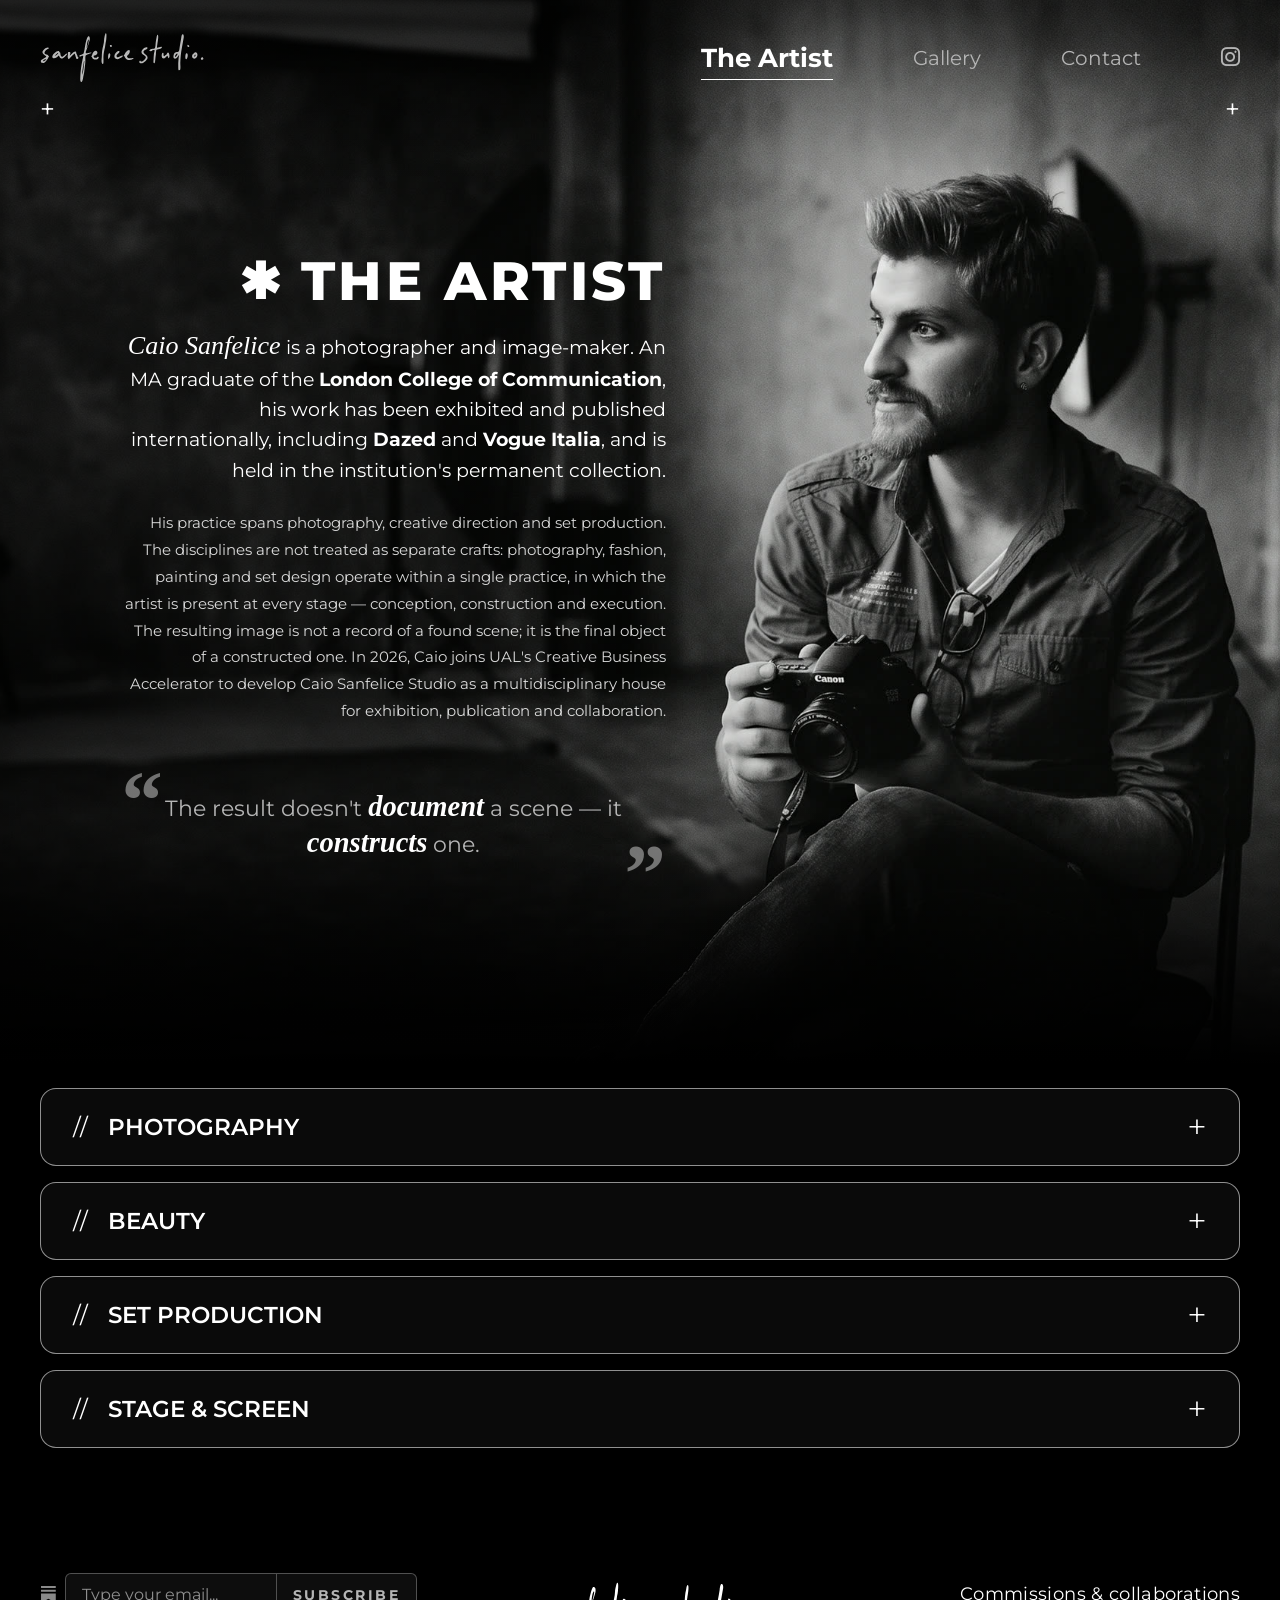
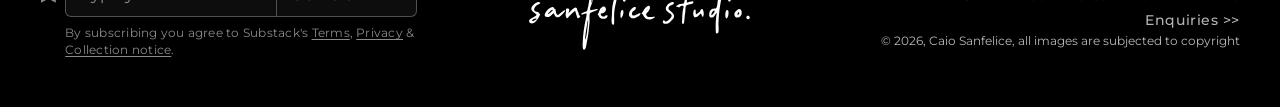
==== aboutme.html @ 5fafaa77 "feat: analog video hero on Home, new favicon everywhere, asset cleanup - Home hero: background video" ====
<!DOCTYPE html>
<html lang="en" class="snap">
<head>
  <meta charset="UTF-8">
  <meta name="viewport" content="width=device-width, initial-scale=1.0">
  <meta name="description" content="About Caio Sanfelice, London-based photographer and image-maker working across fashion, beauty, portrait and stage.">
  <link rel="icon" type="image/png" href="assets/images/fav-icon.png">
  <link rel="apple-touch-icon" href="assets/images/fav-icon.png">
  <title>The Artist | Sanfelice Studio</title>
  <link rel="stylesheet" href="https://cdnjs.cloudflare.com/ajax/libs/font-awesome/6.5.2/css/all.min.css" integrity="sha512-SnH5WK+bZxgPHs44uWIX+LLJAJ9/2PkPKZ5QiAj6Ta86w+fsb2TkcmfRyVX3pBnMFcV7oQPJkl9QevSCWr3W6A==" crossorigin="anonymous" referrerpolicy="no-referrer">
  <style>
    @import url('https://fonts.googleapis.com/css2?family=Montserrat:ital,wght@0,400..800;1,400..800&display=swap');
  </style>
  <link rel="stylesheet" href="assets/css/style.css">
</head>
<body>
  <!-- ===== Header / main navigation (components/navbar.html) ===== -->
  <div id="site-navbar"></div>
  <!-- ===== Main content ===== -->
  <main class="about-page">
    <!-- About: artist bio -->
    <section class="about-hero" id="top" aria-labelledby="about-title">
      <!-- phones/tablets: portrait crop centred on the artist; desktop: full studio shot behind the text -->
      <picture class="about-hero__media">
        <source media="(min-width: 64.0625rem)" srcset="assets/images/caiosanfelice.jpg">
        <img src="assets/images/artist-studio-mobile.jpg" alt="Caio Sanfelice sitting in his studio, holding a camera" fetchpriority="high">
      </picture>
      <span class="about-hero__plus about-hero__plus--left" aria-hidden="true">+</span>
      <span class="about-hero__plus about-hero__plus--right" aria-hidden="true">+</span>
      <div class="about-copy">
        <h1 class="about-title" id="about-title">
          <span aria-hidden="true">✱</span> THE ARTIST
        </h1>
        <p class="about-lead">
          <em>Caio Sanfelice</em> is a photographer and image-maker. An MA graduate of the <strong>London College of Communication</strong>, his work has been exhibited and published internationally, including <strong>Dazed</strong> and <strong>Vogue Italia</strong>, and is held in the institution's permanent collection.
        </p>
        <p class="about-body">
          His practice spans photography, creative direction and set production. The disciplines are not treated as separate crafts: photography, fashion, painting and set design operate within a single practice, in which the artist is present at every stage — conception, construction and execution. The resulting image is not a record of a found scene; it is the final object of a constructed one.
          In 2026, Caio joins UAL's Creative Business Accelerator to develop Caio Sanfelice Studio as a multidisciplinary house for exhibition, publication and collaboration.
        </p>
        <blockquote class="about-quote">
          <p>The result doesn't <strong>document</strong> a scene — it <strong>constructs</strong> one.</p>
        </blockquote>
      </div>
    </section>

    <!-- About: services -->
    <section class="about-services" aria-label="Services">
      <div class="about-services__list">
        <article class="service-card">
          <h2 class="service-card__title">
            <button class="service-card__trigger" type="button" aria-expanded="false" aria-controls="service-photography">
              <span class="service-card__slashes" aria-hidden="true">//</span> PHOTOGRAPHY
              <span class="service-card__plus" aria-hidden="true">+</span>
            </button>
          </h2>
          <div class="service-card__details" id="service-photography" inert>
            <div class="service-card__details-inner">
              <a class="service-card__link" href="gallery.html">See more</a>
              <p class="service-desc">Fashion, personal and editorial shoots; corporate and portfolio portraits; product photography; album covers. Delivered as high-resolution retouched files. Sessions available in studio or on location, with lighting and creative direction handled in-house.</p>
              <img src="assets/images/fashion.png" alt="Fashion Editorial - Red dress" loading="lazy">
            </div>
          </div>
        </article>
        <article class="service-card">
          <h2 class="service-card__title">
            <button class="service-card__trigger" type="button" aria-expanded="false" aria-controls="service-beauty">
              <span class="service-card__slashes" aria-hidden="true">//</span> BEAUTY
              <span class="service-card__plus" aria-hidden="true">+</span>
            </button>
          </h2>
          <div class="service-card__details" id="service-beauty" inert>
            <div class="service-card__details-inner">
              <a class="service-card__link" href="gallery.html">See more</a>
              <p class="service-desc">Hair and makeup for photographic and fashion productions: natural, editorial, artistic and scenic makeup. Includes character continuity across a full shoot day, plus costume and cosplay construction when the production requires it. On-set touch-ups included.</p>
              <img src="assets/images/makeup.jpg" alt="MUA working" loading="lazy">
            </div>
          </div>
        </article>
        <article class="service-card">
          <h2 class="service-card__title">
            <button class="service-card__trigger" type="button" aria-expanded="false" aria-controls="service-set-production">
              <span class="service-card__slashes" aria-hidden="true">//</span> SET PRODUCTION
              <span class="service-card__plus" aria-hidden="true">+</span>
            </button>
          </h2>
          <div class="service-card__details" id="service-set-production" inert>
            <div class="service-card__details-inner">
              <a class="service-card__link" href="gallery.html">See more</a>
              <p class="service-desc">Design and construction of photographic backgrounds and sets: flats, painted backdrops, textured panels and modular pieces. Built to the shoot's lighting plan and colour palette, assembled and struck on site. Transportable systems available for recurring productions.</p>
              <img src="assets/images/set-production.jpg" alt="Alice in Wonderland 50th anniversary scenario exhibition" loading="lazy">
            </div>
          </div>
        </article>
        <article class="service-card">
          <h2 class="service-card__title">
            <button class="service-card__trigger" type="button" aria-expanded="false" aria-controls="service-stage-screen">
              <span class="service-card__slashes" aria-hidden="true">//</span> STAGE &amp; SCREEN
              <span class="service-card__plus" aria-hidden="true">+</span>
            </button>
          </h2>
          <div class="service-card__details" id="service-stage-screen" inert>
            <div class="service-card__details-inner">
              <a class="service-card__link" href="gallery.html">See more</a>
              <p class="service-desc">Costume, scenery and prop production for theatre, musicals and television. Scope covers design, material sourcing, building and fittings — with versions engineered for stage durability and camera-specific finishes (textures and colours tuned for how they read on screen).</p>
              <img src="assets/images/stage.png" alt="Frida Kahlo costume" loading="lazy">
            </div>
          </div>
        </article>
      </div>
    </section>
  </main>
  <!-- ===== Footer (components/footer.html) ===== -->
  <div id="site-footer"></div>
  <!-- Page script -->
  <script>
    const serviceCards = [...document.querySelectorAll(".service-card")];
    // desktop with a mouse: cards open on hover/focus; everywhere else they open by tap
    const hoverServices = window.matchMedia("(min-width: 48.0625rem) and (hover: hover)");

    function setOpenServiceCard(openCard) {
      const tapMode = !hoverServices.matches;
      serviceCards.forEach((card) => {
        const isOpen = card === openCard;
        card.classList.toggle("is-open", isOpen);
        card.querySelector(".service-card__trigger").setAttribute("aria-expanded", String(isOpen));
        card.querySelector(".service-card__details").inert = tapMode && !isOpen;
      });
    }

    function syncServiceCards() {
      setOpenServiceCard(hoverServices.matches ? null : serviceCards[0]);
    }

    syncServiceCards();
    hoverServices.addEventListener("change", syncServiceCards);

    serviceCards.forEach((card) => {
      card.querySelector(".service-card__trigger").addEventListener("click", () => {
        setOpenServiceCard(card.classList.contains("is-open") ? null : card);
      });
    });
  </script>
<!-- Shared navbar + footer -->
<script src="assets/js/components.js"></script>
</body>
</html>
---- assets/css/style.css ----
/* Design tokens */
:root {
  --bg: rgb(5, 5, 5);
  --white: #ffffff;
  --grey: #b8b8b8;
  --cyan: #5edfff;
  --line: rgba(255, 255, 255, 0.28);
  --menu-h: clamp(4rem, 8vh, 5.5rem);
  /* Layout: one centred container for navbar, sections and footer */
  --container-max: 1400px;
  --gutter: clamp(20px, 5vw, 24px);                /* mobile: compact sides */
  /* Side padding for full-width sections (backgrounds stay full-bleed):
     lines their content up with .container. % = the element's own width. */
  --pad: max(var(--gutter), calc((100% - var(--container-max)) / 2 + var(--gutter)));
  /* Type scale */
  --fs-label: clamp(0.75rem, 0.9vw, 0.8125rem);   /* small caps labels */
  --fs-small: 0.875rem;                            /* form labels, buttons */
  --fs-base: 1rem;                                 /* body text, nav */
  --fs-md: clamp(1.125rem, 1.8vw, 1.5rem);         /* categories, card titles, footer CTA */
  --fs-lg: clamp(2rem, 4.5vw, 3.5rem);             /* page titles */
  --fs-display: clamp(2.5rem, 6.5vw, 4.5rem);      /* home hero only, 40px -> 72px */
  --ls-label: 0.32em;
  --ls-title: 0.06em;

  --nav-fs: clamp(1.0625rem, 1.6vw, 1.25rem); /* 17px -> 20px */
  --nav-muted: #b5b5b5; /* ~10:1 on the dark hero, passes AA */
  --nav-active: #ffffff;
}

/* iPad (768px–1024px): wider sides */
@media (min-width: 48rem) {
  :root {
    --gutter: clamp(40px, 4vw, 48px);
  }
}

/* Desktop */
@media (min-width: 64.0625rem) {
  :root {
    --gutter: 40px;
  }
}

/* Shared layout container */
.container {
  box-sizing: border-box;
  width: 100%;
  max-width: var(--container-max);
  margin-inline: auto;
  padding-inline: var(--gutter);
}

/* Base */
body {
  margin: 0;
  background: var(--bg);
  color: var(--white);
  font-family: "Montserrat", Arial, sans-serif;
}

/* Header and navigation */
.header {
  position: absolute;
  inset: 0 0 auto;
  z-index: 10;
  padding-block: clamp(1rem, 4vw, 2rem); /* sides come from .container */
}

.site-nav,
.site-nav .nav-links {
  display: flex;
  align-items: center;
}

.site-nav {
  justify-content: space-between;
  gap: 1rem;
}

.site-nav .nav-links {
  gap: 5rem;
}

.site-nav a {
  color: var(--nav-muted);
  font-size: var(--nav-fs);
  text-decoration: none;
  white-space: nowrap;
  transition: color 0.2s ease, opacity 0.2s ease;
}

.site-nav__home-link {
  display: inline-flex;
  align-items: center;
  justify-content: center;
}

.site-nav__home-icon {
  display: block;
  width: auto;
  height: clamp(2.5rem, 4vw, 3.75rem); /* script wordmark: sized by height so it stays legible */
  opacity: 0.72;
  transition: opacity 0.2s ease;
}

@media (max-width: 40rem) {
  .site-nav__home-icon {
    height: 1.75rem; /* smaller wordmark on phones so it fits next to the links */
  }

  .site-nav .nav-links {
    gap: 1rem;
  }
}

.site-nav .nav-links a:hover,
.site-nav .nav-links a:focus-visible,
.site-nav .nav-links a[aria-current] {
  color: var(--nav-active);
}

/* active page: bold, 30% larger, thin underline */
.site-nav .nav-links a[aria-current] {
  font-size: calc(var(--nav-fs) * 1.3);
  font-weight: 700;
  text-decoration: underline;
  text-decoration-thickness: 1px;
  text-underline-offset: 0.45em;
}

/* phones: smaller bump so logo, links and Instagram fit on one row */
@media (max-width: 40rem) {
  .site-nav .nav-links a[aria-current] {
    font-size: calc(var(--nav-fs) * 1.1);
  }
}

.site-nav a:focus-visible {
  outline: 1px solid var(--nav-active);
  outline-offset: 4px;
}

.site-nav__home-link:hover .site-nav__home-icon,
.site-nav__home-link:focus-visible .site-nav__home-icon {
  opacity: 1;
}

.site-nav .fa-instagram {
  font-size: 1.35rem;
}

/* Home hero */
.hero {
  position: relative;
  min-height: 100svh;
  display: grid;
  place-items: center;
  isolation: isolate; /* keeps the video behind the overlay and the text */
  padding: 6rem 1rem;
  background: #000 url("../images/home-hero-poster.jpg") center / cover no-repeat;
  text-align: center;
}

/* background video: fills the hero like a cover image */
.hero__video {
  position: absolute;
  inset: 0;
  z-index: -1;
  width: 100%;
  height: 100%;
  object-fit: cover;
  pointer-events: none;
}

/* WebGL analog effect over the video; fades in once its first frame is drawn */
.hero__fx {
  position: absolute;
  inset: 0;
  z-index: -1;
  width: 100%;
  height: 100%;
  opacity: 0;
  transition: opacity 0.6s ease;
  pointer-events: none;
}

.hero--fx .hero__fx {
  opacity: 1;
}

.hero::before {
  position: absolute;
  inset: 0;
  content: "";
  background:
    radial-gradient(ellipse 40% 22% at 50% 52%, rgba(0, 0, 0, 0.45), transparent 75%),
    linear-gradient(to top, rgba(0, 0, 0, 0.6), transparent 28%);
  pointer-events: none;
}

.hero__content {
  position: relative;
  z-index: 1;
  max-width: 100%;
}

.hero__title {
  margin: 0;
  font-size: var(--fs-display);
  font-weight: 800;
  letter-spacing: clamp(0.08em, 1.2vw, 0.2em);
  line-height: 1.05;
  text-transform: uppercase;
  text-wrap: balance;
}

.hero__location {
  margin: 0.45rem 0 0;
  font-size: clamp(1rem, 2.2vw, 1.5rem); /* 16px -> 24px */
  font-weight: 600;
  letter-spacing: 0.3em;
  text-transform: uppercase;
}

.hero-scroll {
  position: absolute;
  bottom: clamp(2rem, 7vh, 4rem);
  left: 50%;
  z-index: 1;
  transform: translateX(-50%);
  color: var(--white);
  font-weight: 500;
  font-size: clamp(0.75rem, 1.4vw, 1rem); /* 12px -> 16px */
  letter-spacing: 0.25em;
  text-decoration: none;
  text-transform: lowercase;
  white-space: nowrap;
}

.hero-scroll:hover,
.hero-scroll:focus-visible {
  opacity: 0.72;
}

.hero__plus {
  position: absolute;
  inset-block-end: 1.25rem;
  font-size: clamp(1.5rem, 2vw, 1.8rem);
  line-height: 1;
  z-index: 1;
  pointer-events: none;
}

.hero__plus--left,
.hero__plus--top-left {
  inset-inline-start: var(--pad);
}

.hero__plus--right,
.hero__plus--top-right {
  inset-inline-end: var(--pad);
}

.hero__plus--top-left,
.hero__plus--top-right {
  inset-block-start: calc(var(--menu-h) + 2rem);
  inset-block-end: auto;
}

/* Shared section headings and scroll behavior */
.asterisk { font-size: 1.05em; line-height: 0.8; }

.section {
  scroll-snap-align: start;
}

.gallery-section {
  min-height: auto;
  padding: clamp(2rem, 4vw, 3rem) var(--pad) 3rem;
  background: var(--bg);
}

/* Gallery category navigation */
.gallery-page {
  padding-block-start: clamp(2rem, 4vw, 3rem);
}

.gallery-categories {
  margin-block-end: clamp(1.25rem, 3vw, 2rem);
}

.gallery-category-list {
  display: flex;
  flex-wrap: wrap;
  align-items: center;
  column-gap: clamp(0.5rem, 2vw, 1rem);
  row-gap: 0.25rem;
  margin: 0;
  padding: 0;
  list-style: none;
}

.gallery-category-item {
  display: flex;
  align-items: center;
  gap: 0.5rem;
}

.gallery-category-heading {
  margin: 0;
  font-size: var(--fs-md);
  line-height: 1.2;
}

.gallery-category-link {
  position: relative;
  display: inline-flex;
  align-items: center;
  gap: 0.35em;
  min-block-size: 44px;
  padding-block: 0.5rem;
  color: var(--grey);
  font-size: var(--fs-md);
  font-weight: 500;
  line-height: 1.25;
  opacity: 0.65;
  text-decoration: none;
  transition: opacity 0.2s ease;
}

.gallery-category-heading .gallery-category-link {
  font: inherit;
}

.gallery-category-link[aria-current="page"] {
  color: var(--white);
  font-weight: 700;
  opacity: 1;
}

.gallery-category-link:hover,
.gallery-category-link:focus-visible {
  opacity: 1;
}

.gallery-category-link:focus-visible {
  outline: 2px solid currentColor;
  outline-offset: 3px;
}

.gallery-category-link::after {
  position: absolute;
  inset-inline: 0;
  inset-block-end: 0.35rem;
  block-size: 1px;
  background: currentColor;
  content: "";
  transform: scaleX(0);
  transform-origin: left;
  transition: transform 0.2s ease;
}

.gallery-category-link:hover::after,
.gallery-category-link:focus-visible::after {
  transform: scaleX(1);
}

.gallery-category-separator {
  color: var(--grey);
  opacity: 0.65;
}

html.snap { scroll-snap-type: y proximity; }

.grid {
  display: grid;
  grid-template-columns: repeat(3, minmax(0, 1fr));
  gap: clamp(12px, 2.4vw, 24px);
}

.card {
  position: relative;
  aspect-ratio: 3 / 4;
  margin: 0;
  border: 1px solid #858585;
  border-radius: 1.25rem;
  overflow: hidden;
  transition: border-color 0.25s ease;
}
.card img {
  display: block;
  width: 100%;
  height: 100%;
  object-fit: cover;
}
.card:hover { border-color: var(--white); }

/* Gallery cards open the photo lightbox */
.grid .card[role="button"] {
  cursor: zoom-in;
}

.grid .card:focus-visible {
  border-color: var(--white);
  outline: 2px solid var(--white);
  outline-offset: 3px;
}

/* Photo lightbox (Bootstrap modal): photo centred, copyright line below */
.modal-backdrop {
  --bs-backdrop-bg: #000;
  --bs-backdrop-opacity: 0.95;
}

.lightbox__dialog {
  width: fit-content;
  max-width: min(92vw, 60rem);
  margin-inline: auto;
}

.lightbox__content {
  background: transparent;
  border: 0;
  box-shadow: none;
}

.lightbox__close {
  align-self: flex-end;
  margin-block-end: 0.75rem;
  opacity: 0.8;
}

.lightbox__close:hover,
.lightbox__close:focus-visible {
  opacity: 1;
}

.lightbox__figure {
  margin: 0;
  text-align: center;
}

.lightbox__img {
  display: block;
  width: auto;
  max-width: 100%;
  height: auto;
  max-height: calc(100svh - 11rem); /* room for the close button, the caption and the modal margins */
  margin-inline: auto;
  border-radius: 0.5rem;
}

.lightbox__caption {
  margin-block-start: 0.75rem;
  color: var(--nav-muted);
  font-size: var(--fs-label);
  letter-spacing: 0.02em;
}

/* Section title above the gallery */
.gallery-title {
  margin: 0 0 0.25rem;
  color: var(--nav-muted);
  font-size: clamp(0.75rem, 1.4vw, 1rem); /* 12px -> 16px */
  font-weight: 500;
  letter-spacing: 0.25em;
  line-height: 1.4;
  text-transform: uppercase;
}

/* Category label: small, bottom corner, away from faces */
.card__label {
  position: absolute;
  inset-inline-start: 0.75rem;
  inset-block-end: 0.75rem;
  padding: 0.3rem 0.6rem;
  border-radius: 999px;
  background: rgba(0, 0, 0, 0.55);
  color: var(--white);
  font-size: var(--fs-label);
  font-weight: 600;
  letter-spacing: 0.18em;
  text-transform: uppercase;
  pointer-events: none;
}

@media (hover: hover) {
  .card__label {
    opacity: 0;
    transition: opacity 0.2s ease;
  }

  .card:hover .card__label {
    opacity: 1;
  }
}


/* Site footer */
.site-footer--home {
  display: block;
  padding: clamp(2rem, 4vw, 3rem) 0; /* sides come from .container */
  background: #000;
  color: var(--white);
}

.site-footer__inner {
  display: grid;
  grid-template-columns: minmax(0, 1.2fr) minmax(0, 0.6fr) minmax(0, 1.2fr); /* logo column narrower */
  align-items: center;
  gap: clamp(1.25rem, 3vw, 3rem);
}

.footer-substack {
  display: flex;
  width: 84%;
  min-width: min(100%, 21.3rem);
  flex-direction: column;
  align-items: center;
  gap: 0.525rem;
  color: #fff;
}

.footer-substack__layout {
  display: flex;
  min-width: 0;
  align-items: center;
  gap: 0.525rem;
  width: 100%;
}

.footer-substack__logo {
  flex: 0 0 1.05rem;
  width: 1.05rem;
  height: 1.05rem;
}

.footer-substack__logo path {
  fill: #8a8a8a;
  transition: fill 0.2s ease;
}

.footer-substack:hover .footer-substack__logo path,
.footer-substack:focus-within .footer-substack__logo path {
  fill: #FF6719;
}

.footer-substack__content {
  flex: 1;
  min-width: 0;
}

.footer-substack__form {
  display: flex;
  align-items: stretch;
  gap: 0;
  width: 100%;
  margin: 0;
}

.footer-substack__form input {
  box-sizing: border-box;
  flex: 1;
  min-width: 0;
  min-height: 44px;
  padding: 0.5rem 1rem;
  border: 1px solid var(--line);
  border-inline-end: 0;
  border-radius: 6px 0 0 6px;
  background: #0d0d0d;
  color: #fff;
  font: inherit;
  font-size: max(1rem, 1em);
}

.footer-substack__form input::placeholder {
  color: #8f8f8f;
  opacity: 1;
}

.footer-substack__form button {
  box-sizing: border-box;
  flex: 0 0 auto;
  min-height: 44px;
  padding: 0.5rem 1rem;
  border: 1px solid var(--line);
  border-radius: 0 6px 6px 0;
  background: #0d0d0d;
  color: var(--nav-muted);
  cursor: pointer;
  font: inherit;
  font-size: var(--fs-small);
  font-weight: 700;
  letter-spacing: 0.18em;
  text-transform: uppercase;
  white-space: nowrap;
  transition: color 0.2s ease, border-color 0.2s ease;
}

.footer-substack__form button:hover,
.footer-substack__form button:focus-visible {
  border-color: var(--nav-active);
  color: var(--nav-active);
}

.footer-substack__form input:focus-visible {
  border-color: var(--nav-active);
}

.footer-substack__form input:focus-visible {
  outline: none;
  background-image: none;
  background-repeat: no-repeat;
  background-position: bottom;
  background-size: 100% 2px;
}

.footer-substack__form button:focus-visible {
  outline: none;
}

.footer-substack__form button:disabled {
  cursor: wait;
  opacity: 0.75;
}

.footer-substack__message {
  margin: 0.5rem 0 0;
  font-size: var(--fs-small);
  line-height: 1.5;
  text-align: center;
}

.footer-substack__legal {
  width: 100%;
  margin: 0;
  color: #8a8a8a;
  font-size: var(--fs-label);
  letter-spacing: 0.02em;
  line-height: 1.4;
  text-align: left;
  padding-inline-start: calc(1.05rem + 0.525rem); /* lines up with the email input (logo + gap) */
  box-sizing: border-box;
}

.footer-substack__legal a {
  color: inherit;
  text-underline-offset: 0.15em;
}

.footer-substack__legal a:focus-visible {
  outline: 2px solid #fff;
  outline-offset: 2px;
}

.footer-substack__visually-hidden,
.visually-hidden {
  position: absolute;
  width: 1px;
  height: 1px;
  margin: -1px;
  padding: 0;
  border: 0;
  overflow: hidden;
  clip-path: inset(50%);
  white-space: nowrap;
}

.footer-substack__frame {
  display: none;
}

.footer-brand {
  grid-column: 2;
  display: flex;
  min-width: 0;
  flex-direction: column;
  align-items: center;
  justify-content: center;
}

.footer-brand img {
  display: block;
  width: auto;
  max-width: 100%;
  max-height: clamp(3.5rem, 5.6vw, 5.25rem);
}

.site-footer--home .footer-contact {
  grid-column: 3;
  justify-self: end;
  max-width: 100%;
  text-align: right;
}

.site-footer--home .footer-contact__details {
  display: flex;
  flex-direction: column;
  align-items: flex-end;
}

.site-footer--home .footer-contact__enquiries {
  display: inline-flex;
  min-height: 1.5rem;
  align-items: center;
  color: var(--nav-muted);
  font-size: var(--fs-small);
  font-weight: 500;
  letter-spacing: 0.04em;
  transition: color 0.2s ease;
}

.site-footer--home .footer-contact .footer-contact__lead {
  max-width: none;
  color: var(--white);
  font-size: clamp(1rem, 1.4vw, 1.25rem);
  font-weight: 400;
  letter-spacing: 0.02em;
  line-height: 1.5;
}

.site-footer--home .footer-copyright {
  max-width: none;
  margin: 0;
  color: var(--grey);
  font-size: var(--fs-label);
  line-height: 1.5;
  white-space: nowrap;
}

.footer-socials {
  display: flex;
  align-items: center;
  gap: 0.5rem;
}

.footer-social-link {
  display: grid;
  width: 2.75rem;
  height: 2.75rem;
  place-items: center;
  border-radius: 50%;
  color: var(--grey);
  font-size: 1.375rem;
  text-decoration: none;
  transition: color 0.2s ease;
}

.footer-social-link:hover,
.footer-social-link:focus-visible {
  color: var(--white);
}

.footer-social-link:focus-visible {
  outline: 2px solid currentColor;
  outline-offset: 2px;
}

.footer-substack-mark {
  width: 1.375rem;
  height: 1.375rem;
  fill: currentColor;
}

.footer-contact {
  display: flex;
  flex-direction: column;
  align-items: flex-end;
  text-align: right;
}

.footer-copyright {
  white-space: nowrap;
}

.footer-contact a {
  color: var(--white);
  font-weight: 700;
  text-decoration: none;
}

.footer-contact a:hover,
.footer-contact a:focus-visible {
  color: var(--nav-active);
}

.footer-contact p {
  margin: 0;
}

/* Contact page */
.contact-page-main {
  position: relative;
  isolation: isolate;
  box-sizing: border-box;
  container: contact-page / inline-size;
  display: grid;
  min-height: 100svh;
  place-items: center;
  padding: calc(var(--menu-h) + clamp(1.25rem, 3vw, 2rem)) var(--pad) clamp(2rem, 4vw, 3rem);
  background: #0a0a0a;
}

.contact-page-main::before {
  position: absolute;
  z-index: -1;
  inset: 0;
  content: "";
  background-image: url("../images/contact-background.jpg"); /* former Home background */
  background-position: center;
  background-size: cover;
  background-repeat: no-repeat;
  pointer-events: none;
}

.contact-card {
  box-sizing: border-box;
  display: grid;
  width: min(100%, 76rem);
  grid-template-columns: minmax(0, 0.92fr) minmax(0, 1.08fr);
  grid-template-areas: "info form";
  align-items: stretch;
  gap: clamp(2rem, 5vw, 4rem);
  padding: clamp(1.5rem, 4vw, 3.5rem);
  border: 1px solid rgba(255, 255, 255, 0.3);
  border-radius: 1.5rem;
  background: rgba(8, 8, 8, 0.85); /* slight transparency over the background photo */
  --contact-title-size: clamp(1.75rem, 3.5vw, 2.75rem);
}

@container contact-page (width > 36rem) and (width <= 80rem) {
  .contact-card {
    width: 92%;
  }
}

.contact-information {
  grid-area: info;
  display: flex;
  min-width: 0;
  flex-direction: column;
  justify-content: flex-end;
  gap: 1.25rem;
  padding-top: calc(var(--contact-title-size) / 2 + 20px); /* map top = a little below the middle of GET IN TOUCH */
}

.contact-map {
  display: block;
  width: 100%;
  flex: 1; /* grows to fill the column, from mid-title down to the details */
  min-height: 272px;
  border: 0;
}

.contact-details {
  display: flex;
  flex-direction: row;
  align-items: center;
  justify-content: flex-end; /* line up with the map's right edge */
  flex-wrap: wrap;
  gap: 0 0.75rem; /* vertical, horizontal space between Tel, Email, Address */
  text-align: right;
}

.contact-details__link {
  display: inline-flex;
  max-width: 100%;
  min-height: 30px;
  align-items: center;
  justify-content: center;
  gap: 0.7rem;
  color: var(--white);
  line-height: 1.3;
  overflow-wrap: anywhere;
  text-decoration: none;
  transition: color 0.2s ease;
}

.contact-details__link i {
  font-size: 1.1rem;
}

.contact-details__link:hover,
.contact-details__link:focus-visible {
  color: var(--grey);
}

.contact-details__link:focus-visible {
  outline: 2px solid currentColor;
  outline-offset: 3px;
}

.contact-details p {
  display: flex;
  max-width: 100%;
  min-height: 40px; /* same height as the Tel/Email links, so spacing is even */
  align-items: center;
  justify-content: center;
  margin: 0;
  line-height: 1.4;
}

.contact-form-panel {
  grid-area: form;
  display: flex;
  min-width: 0;
  flex-direction: column;
  justify-content: flex-end; /* sit at the bottom, aligned with the address */
}

.contact-form-title {
  display: flex;
  align-items: center;
  gap: 0.2em;
  margin: 0 0 clamp(1.5rem, 3vw, 2.25rem);
  font-size: var(--contact-title-size);
  font-weight: 800;
  line-height: 1;
  letter-spacing: var(--ls-title);
  text-transform: uppercase;
}

.contact-form-title__asterisk {
  position: relative;
  top: -0.08em;
  font-size: 1.35em;
  line-height: 0.8;
}

.contact-form {
  display: grid;
  gap: 1.25rem;
}

.contact-name-group {
  min-width: 0;
  margin: 0;
  padding: 0;
  border: 0;
}

.contact-name-group legend {
  margin-block-end: 0.4rem;
  padding: 0;
}

.contact-input-row {
  display: grid;
  grid-template-columns: repeat(2, minmax(0, 1fr));
  gap: clamp(1rem, 3vw, 2rem);
}

.contact-field {
  display: flex;
  min-width: 0;
  flex-direction: column;
  gap: 0.4rem;
}

.contact-field__label {
  color: rgba(255, 255, 255, 0.78);
  font-size: var(--fs-small);
}

.contact-field input,
.contact-field textarea {
  box-sizing: border-box;
  width: 100%;
  min-height: 44px;
  padding: 0.5rem 0;
  border: 0;
  border-bottom: 1px solid rgba(255, 255, 255, 0.55);
  border-radius: 0;
  background: transparent;
  color: var(--white);
  font: inherit;
  font-size: max(1rem, 1em);
}

.contact-field input::placeholder {
  color: rgba(255, 255, 255, 0.58);
  opacity: 1;
}

.contact-field input:focus-visible,
.contact-field textarea:focus-visible {
  outline: none;
  border-bottom-color: var(--white);
  box-shadow: 0 1px 0 var(--white);
}

.contact-field textarea {
  line-height: 1.4;
  resize: vertical;
}

.contact-submit {
  justify-self: end;
  min-width: 44px;
  min-height: 44px;
  padding: 0.65rem 1.4rem;
  border: 1px solid var(--white);
  border-radius: 0;
  background: transparent;
  color: var(--white);
  cursor: pointer;
  font: inherit;
  font-weight: 600;
  transition: background-color 0.2s ease, color 0.2s ease;
}

.contact-submit:hover {
  background: var(--white);
  color: #080808;
}

.contact-submit:focus-visible {
  outline: 2px solid var(--white);
  outline-offset: 3px;
}

.contact-submit:disabled {
  cursor: wait;
  opacity: 0.7;
}

.contact-form[hidden] {
  display: none;
}

.contact-form-status {
  margin: 0;
  color: var(--white);
  line-height: 1.5;
}

.contact-form-status.is-error {
  color: #dc8585;
}

@container contact-page (width <= 56rem) {
  .contact-card {
    grid-template-columns: minmax(0, 1fr);
    grid-template-areas:
      "form"
      "info";
    gap: 2.25rem;
  }

  .contact-information {
    padding-top: 0;
  }

  .contact-map {
    flex: none;
    height: 272px;
  }

  .contact-input-row--split {
    grid-template-columns: minmax(0, 1fr);
  }
}

@container contact-page (width <= 36rem) {
  .contact-card {
    padding: 1.5rem 1.25rem;
    padding-block-start: 3rem;
    border-radius: 1rem;
  }

  .contact-form-title {
    font-size: clamp(1.75rem, 8vw, 2.25rem);
  }
}

/* About page */
.about-page {
  font-size-adjust: from-font;
}

/* About hero
   Phones/tablets: portrait crop of the photo on top, the title and lead
   start on its dark bottom edge, the rest of the text follows on black.
   Desktop: full studio photo behind, text on the left, artist on the right. */
.about-hero {
  position: relative;
  isolation: isolate;
  background: #000;
}

.about-hero__media {
  position: relative;
  display: block;
}

.about-hero__media img {
  display: block;
  width: 100%;
  aspect-ratio: 4 / 5;
  max-height: 88svh;
  object-fit: cover;
  object-position: 50% 20%; /* face stays in frame when the height is capped */
}

/* dark top for the navbar, fade to black at the bottom for the title */
.about-hero__media::after {
  position: absolute;
  inset: 0;
  content: "";
  background:
    linear-gradient(to bottom, rgba(0, 0, 0, 0.55) 0%, transparent 18%),
    linear-gradient(to bottom, transparent 55%, rgba(0, 0, 0, 0.85) 82%, #000 100%);
}

.about-hero__plus {
  position: absolute;
  z-index: 2;
  inset-block-start: calc(var(--menu-h) + 1rem);
  color: var(--white);
  font-size: clamp(1.5rem, 2vw, 1.8rem);
  line-height: 1;
}

.about-hero__plus--left {
  inset-inline-start: var(--pad);
}

.about-hero__plus--right {
  inset-inline-end: var(--pad);
}

.about-copy {
  position: relative;
  z-index: 1;
  max-width: 40rem;
  margin: -7rem auto 0; /* pulls the title up onto the photo's dark edge */
  padding: 0 var(--gutter) clamp(2.5rem, 5vw, 3.5rem);
}

.about-title {
  display: flex;
  align-items: center;
  gap: 0.3em;
  margin: 0 0 1rem;
  font-size: var(--fs-lg);
  font-weight: 800;
  letter-spacing: var(--ls-title);
  line-height: 1.1;
  text-transform: uppercase;
}

.about-title span {
  font-size: 0.9em;
}

.about-lead {
  margin: 0 0 1.5rem;
  font-size: clamp(1.0625rem, 2.2vw, 1.25rem);
  line-height: 1.6;
}

.about-lead em {
  font-family: "Times New Roman", Times, serif;
  font-size: 1.2em;
  font-style: italic;
}

.about-body {
  margin: 0;
  color: rgba(255, 255, 255, 0.84);
  font-size: clamp(0.9375rem, 1.2vw, 1rem);
  line-height: 1.75;
}

.about-quote {
  position: relative;
  margin: clamp(2rem, 4vw, 2.5rem) 0 0;
  padding: 1.5rem 2.5rem;
  color: var(--nav-muted);
  font-size: clamp(1.125rem, 2vw, 1.375rem);
  line-height: 1.45;
  text-align: center;
}

.about-quote p {
  margin: 0;
}

.about-quote strong {
  color: var(--white);
  font-family: "Times New Roman", Times, serif;
  font-size: calc(1em + 0.1875rem);
  font-weight: 700;
  font-style: italic;
}

.about-quote::before,
.about-quote::after {
  position: absolute;
  font-family: "Times New Roman", Times, serif;
  color: rgba(255, 255, 255, 0.42);
  font-size: clamp(3rem, 6vw, 4.5rem);
  font-weight: 700;
  line-height: 1;
}

.about-quote::before {
  inset-block-start: 0;
  inset-inline-start: 0;
  content: "\201C";
}

.about-quote::after {
  inset-block-end: -1.5rem;
  inset-inline-end: 0;
  content: "\201D";
}

/* tablet: squarer crop, text starts a little higher on the photo */
@media (min-width: 48rem) and (max-width: 64rem) {
  .about-hero__media img {
    aspect-ratio: 1 / 1.05;
  }

  .about-copy {
    margin-block-start: -9rem;
  }
}

/* desktop: photo fills the hero, text column ends before the artist */
@media (min-width: 64.0625rem) {
  .about-hero {
    --copy-end: 52%; /* the artist starts at ~57% of the width at every desktop size */
    display: flex;
    align-items: center;
    min-height: min(100svh, 56rem);
    padding-block: calc(var(--menu-h) + 3rem) 3rem;
  }

  .about-hero__media {
    position: absolute;
    inset: 0;
    z-index: -1;
  }

  .about-hero__media img {
    height: 100%;
    max-height: none;
    aspect-ratio: auto;
    object-position: 60% 30%;
  }

  .about-hero__media::after {
    background:
      linear-gradient(to bottom, rgba(0, 0, 0, 0.5) 0%, transparent 18%),
      linear-gradient(to right, rgba(0, 0, 0, 0.6) 0%, rgba(0, 0, 0, 0.35) 45%, transparent 60%),
      linear-gradient(to bottom, transparent 75%, #000 100%);
  }

  .about-hero__plus {
    inset-block-start: calc(var(--menu-h) + 1.5rem);
  }

  .about-copy {
    box-sizing: border-box;
    width: min(34rem, calc(var(--copy-end) - var(--gutter) - 3rem));
    max-width: none;
    margin: 0 0 0 max(calc(var(--gutter) + 3rem), calc(var(--copy-end) - 34rem));
    padding: 0;
    text-align: right;
  }

  .about-title {
    justify-content: flex-end;
  }

  .about-lead {
    font-size: 1.1875rem;
  }
}

.about-services {
  padding: clamp(2.5rem, 6vw, 5rem) var(--pad);
  background: #000;
}

.about-services__list {
  display: grid;
  gap: 1rem;
  width: min(100%, 76rem);
  margin-inline: auto;
}

.service-card {
  --service-title-size: var(--fs-md);
  display: grid;
  grid-template-rows: auto 0fr;
  padding: 1rem clamp(1rem, 3vw, 2rem);
  border: 1px solid rgba(255, 255, 255, 0.55);
  border-radius: 1rem;
  background: #0a0a0a;
  color: var(--white);
}

.service-card__title {
  margin: 0;
  font-size: var(--service-title-size);
  font-weight: 600;
  letter-spacing: 0.05em;
}

.service-card__trigger {
  display: flex;
  width: 100%;
  min-height: 44px;
  align-items: center;
  gap: 0.75rem;
  padding: 0;
  border: 0;
  background: none;
  color: inherit;
  font: inherit;
  text-align: start;
  cursor: pointer;
}

.service-card__trigger:focus-visible {
  outline: 2px solid currentColor;
  outline-offset: 4px;
}

.service-card__slashes {
  display: inline-block;
  width: 1em; /* fixed width: the title word always starts at 1em + gap */
  font-weight: 400;
}

.service-card__plus {
  margin-inline-start: auto;
  font-size: 1.5em;
  font-weight: 300;
  line-height: 1;
  rotate: 0deg;
}

.service-card__details {
  min-height: 0;
  overflow: hidden;
}

.service-card__details-inner {
  display: grid;
  min-height: 0;
  grid-template-columns: minmax(7rem, 0.5fr) minmax(0, 1.5fr) minmax(7rem, 0.45fr);
  align-items: center;
  gap: clamp(1rem, 3vw, 2rem);
  padding-block-start: 1rem;
  opacity: 0;
  transform: translateY(-0.4rem);
}

.service-card__link {
  display: inline-flex;
  min-height: 44px;
  align-items: center;
  color: inherit;
  text-underline-offset: 0.2em;
}

.service-card__link:focus-visible {
  outline: 2px solid currentColor;
  outline-offset: 3px;
}

.service-desc {
  margin: 0;
  line-height: 1.65;
}

.service-card__details-inner img {
  display: block;
  width: 100%;
  aspect-ratio: 4 / 3;
  border-radius: 0.5rem;
  object-fit: cover;
}

/* opened by click/tap (mobile, tablets and touch screens) */
.service-card.is-open {
  grid-template-rows: auto 1fr;
  background: #f5f5f5;
  color: #000;
}

.service-card.is-open .service-card__plus {
  rotate: 45deg;
}

.service-card.is-open .service-card__details-inner {
  opacity: 1;
  transform: translateY(0);
}

@media (min-width: 48.0625rem) and (hover: hover) {
  .service-card:is(:hover, :focus-within) {
    grid-template-rows: auto 1fr;
    background: #f5f5f5;
    color: #000;
  }

  .service-card:is(:hover, :focus-within) .service-card__plus {
    rotate: 45deg;
  }

  .service-card:is(:hover, :focus-within) .service-card__details-inner {
    opacity: 1;
    transform: translateY(0);
  }
}

@media (max-width: 48rem) {
  .contact-page-main::before {
    background-size: 100% auto;
    background-position: center top;
  }

  .service-card__details-inner {
    grid-template-columns: minmax(0, 1fr);
    gap: 0.75rem;
  }

  /* open card: photo under the title (lined up with the word, not the //),
     then the paragraph, then See more on the right */
  .service-card__details-inner img {
    order: -1;
    width: calc(100% - var(--service-title-size) - 0.75rem);
    max-height: 14rem;
    margin-inline-start: calc(var(--service-title-size) + 0.75rem);
  }

  .service-card__link {
    order: 1;
    justify-self: end;
  }
}

/* About page — desktop only */
@media (min-width: 48.0625rem) {
  .about-services {
    padding-block-start: clamp(1rem, 2vw, 1.5rem);
  }

  /* open card: photo (lined up with the title word) | paragraph,
     See more under the paragraph, on its right edge */
  .service-card__details-inner {
    grid-template-columns: minmax(7rem, 0.45fr) minmax(0, 1.5fr);
    row-gap: 0.25rem;
  }

  .service-card__details-inner img {
    grid-column: 1;
    grid-row: 1 / span 2;
    align-self: start;
    width: calc(100% - var(--service-title-size) - 0.75rem);
    margin-inline-start: calc(var(--service-title-size) + 0.75rem);
  }

  .service-desc {
    grid-column: 2;
    grid-row: 1;
  }

  .service-card__link {
    grid-column: 2;
    grid-row: 2;
    justify-self: end;
  }
}

@media (prefers-reduced-motion: no-preference) {
  .service-card {
    transition: grid-template-rows 0.3s ease, background-color 0.3s ease, color 0.3s ease;
  }

  .service-card__details-inner {
    transition: opacity 0.3s ease, transform 0.3s ease;
  }

  .service-card__plus {
    transition: rotate 0.3s ease;
  }
}

@supports not (font-size-adjust: from-font) {
  .about-quote strong {
    font-size: calc(1em + 0.1875rem);
  }
}

/* Responsive layouts */
@media (max-width: 40rem) {
  .grid {
    grid-template-columns: repeat(2, minmax(0, 1fr));
  }
}

/* 2-column grid: hide a lone last card so rows stay even */
@media (min-width: 22.0625rem) and (max-width: 40rem) {
  .grid > .card:last-child:nth-child(odd) {
    display: none;
  }
}

@media (max-width: 36rem) {
  .site-nav {
    --nav-fs: 1rem;
  }

  .hero__title {
    letter-spacing: 0.04em;
  }
}

/* narrow phones: tighter navbar so it fits on one line */
@media (max-width: 28rem) {
  .site-nav {
    --nav-fs: 0.875rem;
  }

  .site-nav .nav-links {
    gap: 0.75rem;
  }

  .site-nav__home-icon {
    height: 1.5rem;
  }
}

/* 360px phones: a bit less space between links so Instagram still fits */
@media (max-width: 23rem) {
  .site-nav .nav-links {
    gap: 0.5rem;
  }
}

/* very narrow phones: copyright may wrap instead of overflowing */
@media (max-width: 22rem) {
  .site-footer--home .footer-copyright {
    white-space: normal;
    text-wrap: balance;
  }
}

@media (max-width: 22rem) {
  .grid {
    grid-template-columns: 1fr;
  }

  .site-nav {
    --nav-fs: 0.8125rem;
  }

  .site-nav .nav-links {
    gap: 0.5rem;
  }
}

@media (max-width: 56rem) {
  .site-nav .nav-links {
    gap: clamp(0.85rem, 4vw, 2.5rem);
  }

  .site-footer__inner {
    grid-template-columns: minmax(0, 1fr);
    justify-items: center;
    row-gap: 0;
  }

  .footer-substack {
    order: 3;
    width: min(100%, 34rem);
  }

  .footer-brand {
    order: 1;
    grid-column: 1;
    justify-self: stretch;
    margin-block-end: 1.5rem;
  }

  .footer-brand img {
    max-height: 3.85rem;
  }

  .site-footer--home .footer-contact {
    display: contents;
    grid-column: 1;
    justify-self: center;
    align-items: center;
    text-align: center;
  }

  .site-footer--home .footer-contact__details {
    align-items: center;
    order: 2;
  }

  .site-footer--home .footer-contact__enquiries {
    min-height: 2.75rem; /* 44px touch target on mobile */
    margin-block-end: 0.875rem; /* min-height adds ~0.625rem below; keeps the 1.5rem gap */
  }

  .site-footer--home .footer-copyright {
    order: 4;
    margin-block-start: 1.5rem;
  }
}

@media (prefers-reduced-motion: reduce) {
  .gallery-category-link,
  .gallery-category-link::after,
  .footer-substack__logo path,
  .site-nav a,
  .card__label,
  .footer-contact a,
  .site-footer--home .footer-contact__enquiries,
  .footer-substack__form button {
    transition: none;
  }
}
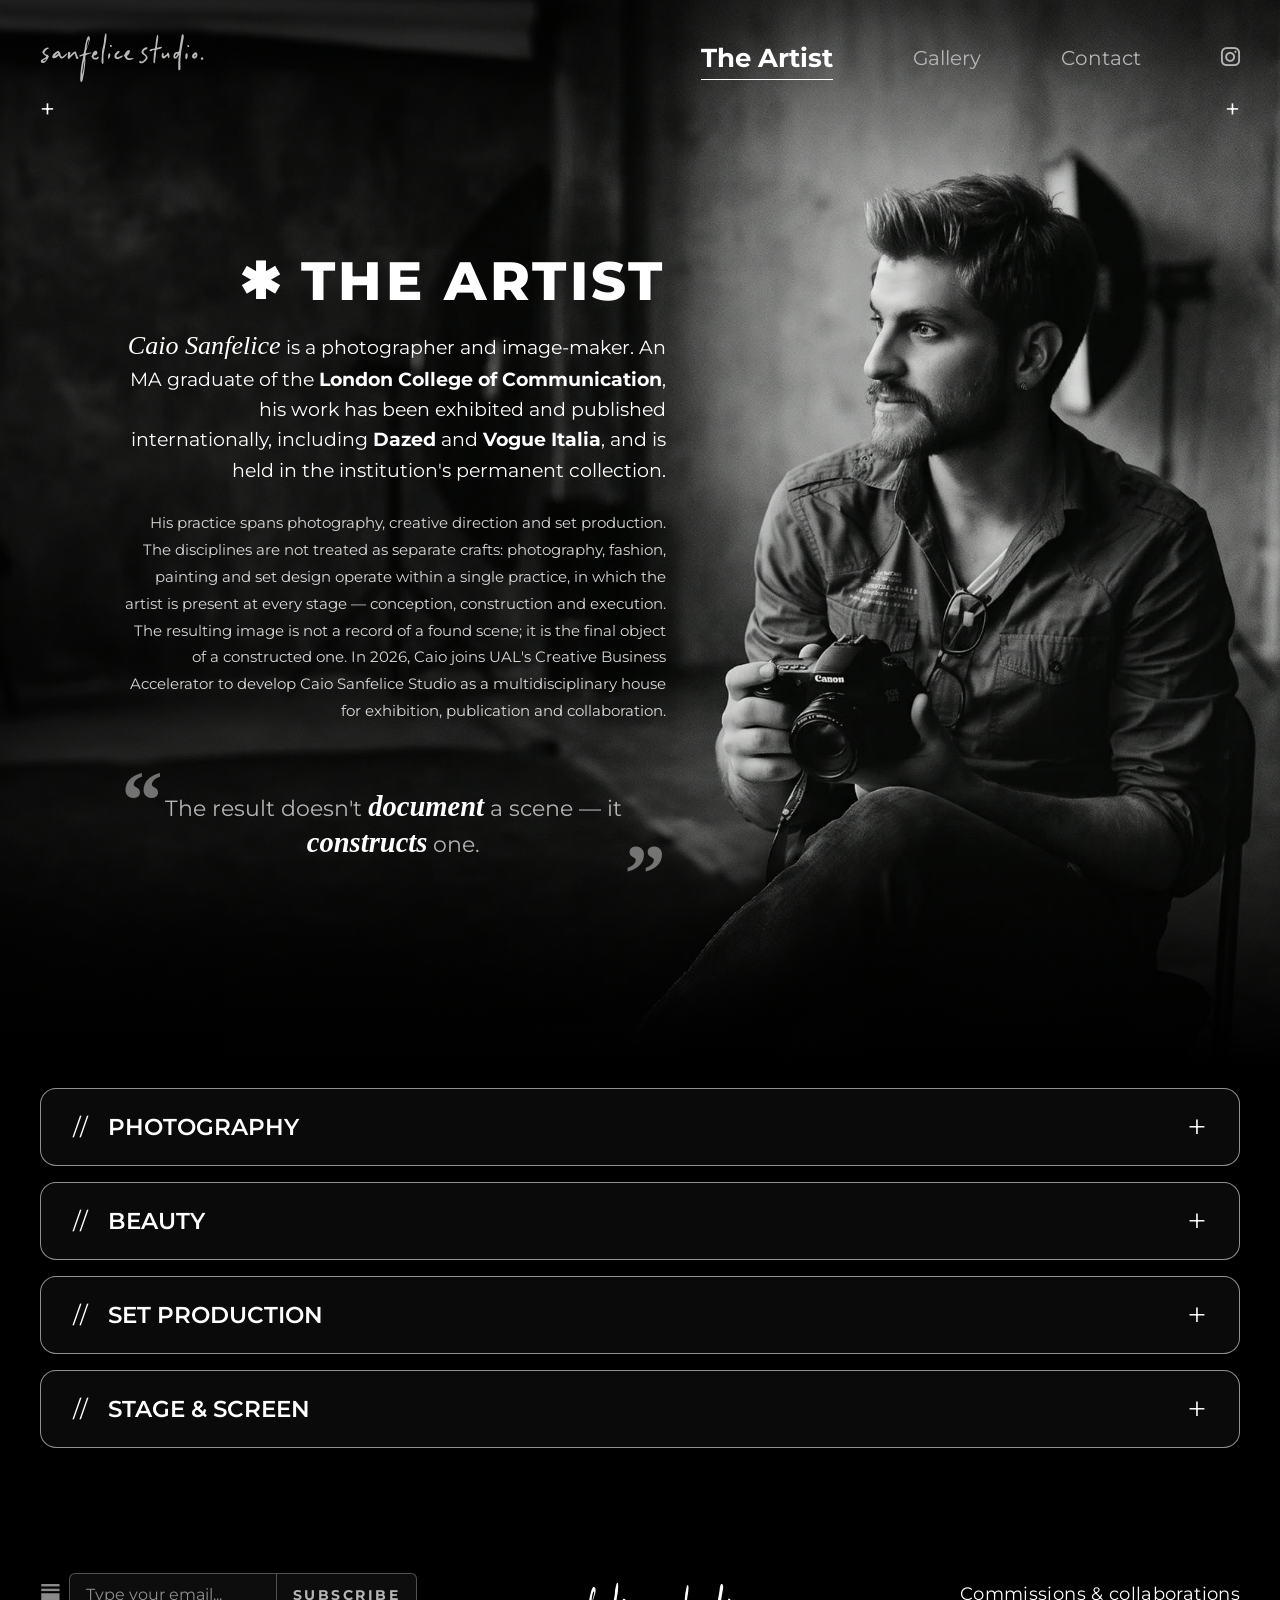
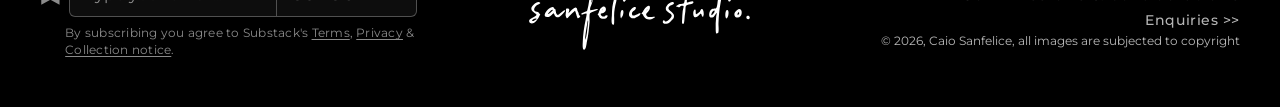
==== commit 9082a83a: "feat: refresh site icons, footer mark, and stage imagery" ====
--- a/aboutme.html
+++ b/aboutme.html
@@ -4,8 +4,7 @@
   <meta charset="UTF-8">
   <meta name="viewport" content="width=device-width, initial-scale=1.0">
   <meta name="description" content="About Caio Sanfelice, London-based photographer and image-maker working across fashion, beauty, portrait and stage.">
-  <link rel="icon" type="image/png" href="assets/images/fav-icon.png">
-  <link rel="apple-touch-icon" href="assets/images/fav-icon.png">
+  <link rel="icon" type="image/svg+xml" href="assets/images/fav-icon.svg">
   <title>The Artist | Sanfelice Studio</title>
   <link rel="stylesheet" href="https://cdnjs.cloudflare.com/ajax/libs/font-awesome/6.5.2/css/all.min.css" integrity="sha512-SnH5WK+bZxgPHs44uWIX+LLJAJ9/2PkPKZ5QiAj6Ta86w+fsb2TkcmfRyVX3pBnMFcV7oQPJkl9QevSCWr3W6A==" crossorigin="anonymous" referrerpolicy="no-referrer">
   <style>
@@ -103,7 +102,7 @@
             <div class="service-card__details-inner">
               <a class="service-card__link" href="gallery.html">See more</a>
               <p class="service-desc">Costume, scenery and prop production for theatre, musicals and television. Scope covers design, material sourcing, building and fittings — with versions engineered for stage durability and camera-specific finishes (textures and colours tuned for how they read on screen).</p>
-              <img src="assets/images/stage.png" alt="Frida Kahlo costume" loading="lazy">
+              <img class="service-card__image--square" src="assets/images/set-and-screen.webp" alt="Theatre set model showing a multi-level interior with furniture and staircase on a black stage" width="1000" height="696" loading="lazy">
             </div>
           </div>
         </article>
--- a/assets/css/style.css
+++ b/assets/css/style.css
@@ -530,9 +530,8 @@
 }
 
 .footer-substack__logo {
-  flex: 0 0 1.05rem;
-  width: 1.05rem;
-  height: 1.05rem;
+  flex: 0 0 1.3rem;
+  height: 1.3rem;
 }
 
 .footer-substack__logo path {
@@ -1385,6 +1384,10 @@
   object-fit: cover;
 }
 
+.service-card__details-inner img.service-card__image--square {
+  aspect-ratio: 1;
+}
+
 /* opened by click/tap (mobile, tablets and touch screens) */
 .service-card.is-open {
   grid-template-rows: auto 1fr;
@@ -1438,6 +1441,11 @@
     margin-inline-start: calc(var(--service-title-size) + 0.75rem);
   }
 
+  .service-card__details-inner img.service-card__image--square {
+    width: min(calc(100% - var(--service-title-size) - 0.75rem), 14rem);
+    max-height: none;
+  }
+
   .service-card__link {
     order: 1;
     justify-self: end;
@@ -1579,6 +1587,11 @@
   .footer-substack {
     order: 3;
     width: min(100%, 34rem);
+  }
+
+  .footer-substack__logo {
+    flex-basis: 1.05rem;
+    height: 1.05rem;
   }
 
   .footer-brand {
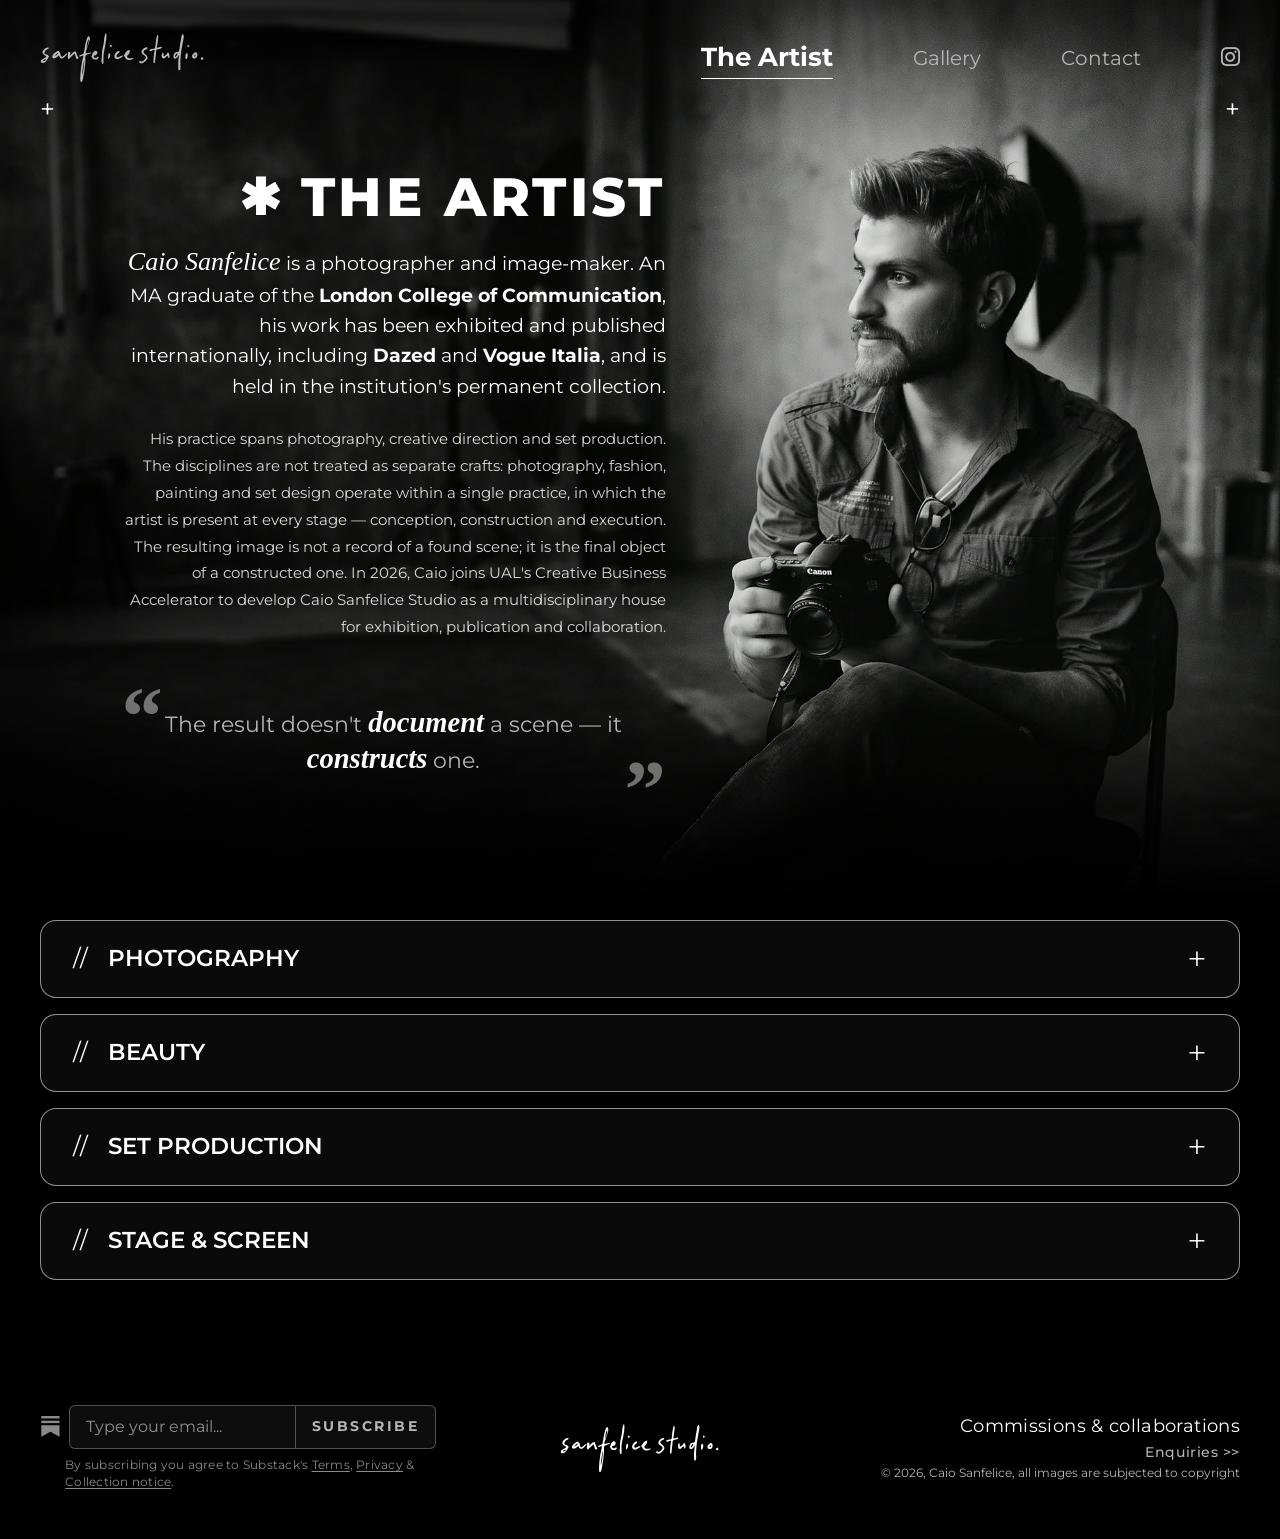
==== commit ebd1bcc1: "feat: Bootstrap layout, fixed navbar, smoother scrolling and page updates - Bootstrap 5.3.9 CSS on e" ====
--- a/aboutme.html
+++ b/aboutme.html
@@ -6,6 +6,8 @@
   <meta name="description" content="About Caio Sanfelice, London-based photographer and image-maker working across fashion, beauty, portrait and stage.">
   <link rel="icon" type="image/svg+xml" href="assets/images/fav-icon.svg">
   <title>The Artist | Sanfelice Studio</title>
+  <!-- Bootstrap 5.3.9 CSS (grid, utility classes, modal). Loaded before style.css so our own CSS can override it -->
+  <link href="https://cdn.jsdelivr.net/npm/bootstrap@5.3.9/dist/css/bootstrap.min.css" rel="stylesheet" integrity="sha384-yEPZ7jP9S0QKiUQ0m3jjsO4ProIW7wvR9gXkI7JOGa2XVsw53Yke2bsdkBbjmmiX" crossorigin="anonymous">
   <link rel="stylesheet" href="https://cdnjs.cloudflare.com/ajax/libs/font-awesome/6.5.2/css/all.min.css" integrity="sha512-SnH5WK+bZxgPHs44uWIX+LLJAJ9/2PkPKZ5QiAj6Ta86w+fsb2TkcmfRyVX3pBnMFcV7oQPJkl9QevSCWr3W6A==" crossorigin="anonymous" referrerpolicy="no-referrer">
   <style>
     @import url('https://fonts.googleapis.com/css2?family=Montserrat:ital,wght@0,400..800;1,400..800&display=swap');
@@ -18,14 +20,14 @@
   <!-- ===== Main content ===== -->
   <main class="about-page">
     <!-- About: artist bio -->
-    <section class="about-hero" id="top" aria-labelledby="about-title">
+    <section class="about-hero position-relative" id="top" aria-labelledby="about-title">
       <!-- phones/tablets: portrait crop centred on the artist; desktop: full studio shot behind the text -->
       <picture class="about-hero__media">
         <source media="(min-width: 64.0625rem)" srcset="assets/images/caiosanfelice.jpg">
         <img src="assets/images/artist-studio-mobile.jpg" alt="Caio Sanfelice sitting in his studio, holding a camera" fetchpriority="high">
       </picture>
-      <span class="about-hero__plus about-hero__plus--left" aria-hidden="true">+</span>
-      <span class="about-hero__plus about-hero__plus--right" aria-hidden="true">+</span>
+      <span class="about-hero__plus about-hero__plus--left position-absolute" aria-hidden="true">+</span>
+      <span class="about-hero__plus about-hero__plus--right position-absolute" aria-hidden="true">+</span>
       <div class="about-copy">
         <h1 class="about-title" id="about-title">
           <span aria-hidden="true">✱</span> THE ARTIST
@@ -55,7 +57,7 @@
           </h2>
           <div class="service-card__details" id="service-photography" inert>
             <div class="service-card__details-inner">
-              <a class="service-card__link" href="gallery.html">See more</a>
+              <a class="service-card__link" href="index.html#work">See more</a>
               <p class="service-desc">Fashion, personal and editorial shoots; corporate and portfolio portraits; product photography; album covers. Delivered as high-resolution retouched files. Sessions available in studio or on location, with lighting and creative direction handled in-house.</p>
               <img src="assets/images/fashion.png" alt="Fashion Editorial - Red dress" loading="lazy">
             </div>
@@ -70,7 +72,7 @@
           </h2>
           <div class="service-card__details" id="service-beauty" inert>
             <div class="service-card__details-inner">
-              <a class="service-card__link" href="gallery.html">See more</a>
+              <a class="service-card__link" href="index.html#work">See more</a>
               <p class="service-desc">Hair and makeup for photographic and fashion productions: natural, editorial, artistic and scenic makeup. Includes character continuity across a full shoot day, plus costume and cosplay construction when the production requires it. On-set touch-ups included.</p>
               <img src="assets/images/makeup.jpg" alt="MUA working" loading="lazy">
             </div>
@@ -85,7 +87,7 @@
           </h2>
           <div class="service-card__details" id="service-set-production" inert>
             <div class="service-card__details-inner">
-              <a class="service-card__link" href="gallery.html">See more</a>
+              <a class="service-card__link" href="index.html#work">See more</a>
               <p class="service-desc">Design and construction of photographic backgrounds and sets: flats, painted backdrops, textured panels and modular pieces. Built to the shoot's lighting plan and colour palette, assembled and struck on site. Transportable systems available for recurring productions.</p>
               <img src="assets/images/set-production.jpg" alt="Alice in Wonderland 50th anniversary scenario exhibition" loading="lazy">
             </div>
@@ -100,9 +102,9 @@
           </h2>
           <div class="service-card__details" id="service-stage-screen" inert>
             <div class="service-card__details-inner">
-              <a class="service-card__link" href="gallery.html">See more</a>
+              <a class="service-card__link" href="index.html#work">See more</a>
               <p class="service-desc">Costume, scenery and prop production for theatre, musicals and television. Scope covers design, material sourcing, building and fittings — with versions engineered for stage durability and camera-specific finishes (textures and colours tuned for how they read on screen).</p>
-              <img class="service-card__image--square" src="assets/images/set-and-screen.webp" alt="Theatre set model showing a multi-level interior with furniture and staircase on a black stage" width="1000" height="696" loading="lazy">
+              <img src="assets/images/set-and-screen.webp" alt="Theatre set model showing a multi-level interior with furniture and staircase on a black stage" width="1000" height="696" loading="lazy">
             </div>
           </div>
         </article>
--- a/assets/css/style.css
+++ b/assets/css/style.css
@@ -6,11 +6,13 @@
   --cyan: #5edfff;
   --line: rgba(255, 255, 255, 0.28);
   --menu-h: clamp(4rem, 8vh, 5.5rem);
+  --logo-h: clamp(2.5rem, 4vw, 3.75rem);  /* navbar logo height (smaller on phones, see below) */
+  --header-pad-scrolled: 0.75rem;         /* navbar top/bottom padding once the page scrolls */
   /* Layout: one centred container for navbar, sections and footer */
   --container-max: 1400px;
   --gutter: clamp(20px, 5vw, 24px);                /* mobile: compact sides */
   /* Side padding for full-width sections (backgrounds stay full-bleed):
-     lines their content up with .container. % = the element's own width. */
+     lines their content up with .site-container. % = the element's own width. */
   --pad: max(var(--gutter), calc((100% - var(--container-max)) / 2 + var(--gutter)));
   /* Type scale */
   --fs-label: clamp(0.75rem, 0.9vw, 0.8125rem);   /* small caps labels */
@@ -41,8 +43,8 @@
   }
 }
 
-/* Shared layout container */
-.container {
+/* Shared layout container (our own, not Bootstrap's .container: different max width and side padding) */
+.site-container {
   box-sizing: border-box;
   width: 100%;
   max-width: var(--container-max);
@@ -58,12 +60,28 @@
   font-family: "Montserrat", Arial, sans-serif;
 }
 
-/* Header and navigation */
+/* Header and navigation
+   Position comes from Bootstrap's fixed-top (position: fixed; top: 0; z-index: 1030).
+   At the top of the page it is transparent over the hero; once the page scrolls,
+   components.js adds .is-scrolled and it gets a dark background and less padding. */
 .header {
-  position: absolute;
-  inset: 0 0 auto;
-  z-index: 10;
-  padding-block: clamp(1rem, 4vw, 2rem); /* sides come from .container */
+  padding-block: clamp(1rem, 4vw, 2rem); /* sides come from .site-container */
+  background: transparent;
+  transition: background-color 0.3s ease, padding 0.3s ease, box-shadow 0.3s ease;
+}
+
+.header.is-scrolled {
+  padding-block: var(--header-pad-scrolled);
+  background: rgba(5, 5, 5, 0.86);
+  box-shadow: 0 1px 0 rgba(255, 255, 255, 0.08);
+  -webkit-backdrop-filter: blur(10px);
+  backdrop-filter: blur(10px);
+}
+
+/* Links that jump inside the page (#work) and the snap points stop just below the fixed navbar.
+   Smooth scrolling itself comes from Bootstrap's Reboot (scroll-behavior: smooth, motion allowed only). */
+html {
+  scroll-padding-top: calc(max(var(--logo-h), 2.75rem) + 2 * var(--header-pad-scrolled));
 }
 
 .site-nav,
@@ -98,14 +116,14 @@
 .site-nav__home-icon {
   display: block;
   width: auto;
-  height: clamp(2.5rem, 4vw, 3.75rem); /* script wordmark: sized by height so it stays legible */
+  height: var(--logo-h); /* script wordmark: sized by height so it stays legible */
   opacity: 0.72;
   transition: opacity 0.2s ease;
 }
 
 @media (max-width: 40rem) {
-  .site-nav__home-icon {
-    height: 1.75rem; /* smaller wordmark on phones so it fits next to the links */
+  :root {
+    --logo-h: 1.75rem; /* smaller wordmark on phones so it fits next to the links */
   }
 
   .site-nav .nav-links {
@@ -151,7 +169,7 @@
 
 /* Home hero */
 .hero {
-  position: relative;
+  /* position: relative comes from Bootstrap's position-relative class in the HTML */
   min-height: 100svh;
   display: grid;
   place-items: center;
@@ -163,7 +181,7 @@
 
 /* background video: fills the hero like a cover image */
 .hero__video {
-  position: absolute;
+  /* position: absolute comes from Bootstrap's position-absolute class in the HTML */
   inset: 0;
   z-index: -1;
   width: 100%;
@@ -174,7 +192,7 @@
 
 /* WebGL analog effect over the video; fades in once its first frame is drawn */
 .hero__fx {
-  position: absolute;
+  /* position: absolute comes from Bootstrap's position-absolute class in the HTML */
   inset: 0;
   z-index: -1;
   width: 100%;
@@ -199,7 +217,7 @@
 }
 
 .hero__content {
-  position: relative;
+  /* position: relative comes from Bootstrap's position-relative class in the HTML */
   z-index: 1;
   max-width: 100%;
 }
@@ -223,7 +241,7 @@
 }
 
 .hero-scroll {
-  position: absolute;
+  /* position: absolute comes from Bootstrap's position-absolute class in the HTML */
   bottom: clamp(2rem, 7vh, 4rem);
   left: 50%;
   z-index: 1;
@@ -243,7 +261,7 @@
 }
 
 .hero__plus {
-  position: absolute;
+  /* position: absolute comes from Bootstrap's position-absolute class in the HTML */
   inset-block-end: 1.25rem;
   font-size: clamp(1.5rem, 2vw, 1.8rem);
   line-height: 1;
@@ -270,6 +288,9 @@
 /* Shared section headings and scroll behavior */
 .asterisk { font-size: 1.05em; line-height: 0.8; }
 
+/* Scroll snap (html.snap on every page): with "proximity" the page settles on the top
+   of a section only when the scroll stops close to it, so it never traps the reader */
+.hero,
 .section {
   scroll-snap-align: start;
 }
@@ -372,14 +393,10 @@
 
 html.snap { scroll-snap-type: y proximity; }
 
-.grid {
-  display: grid;
-  grid-template-columns: repeat(3, minmax(0, 1fr));
-  gap: clamp(12px, 2.4vw, 24px);
-}
-
-.card {
-  position: relative;
+/* Gallery photo card. Layout comes from Bootstrap: the grid (row / row-cols-* / g-* / col)
+   in the HTML, position-relative on the card, and d-block w-100 h-100 object-fit-cover on the photo.
+   Only the look is defined here. */
+.gallery-card {
   aspect-ratio: 3 / 4;
   margin: 0;
   border: 1px solid #858585;
@@ -387,20 +404,15 @@
   overflow: hidden;
   transition: border-color 0.25s ease;
 }
-.card img {
-  display: block;
-  width: 100%;
-  height: 100%;
-  object-fit: cover;
-}
-.card:hover { border-color: var(--white); }
+
+.gallery-card:hover { border-color: var(--white); }
 
 /* Gallery cards open the photo lightbox */
-.grid .card[role="button"] {
+.gallery-card[role="button"] {
   cursor: zoom-in;
 }
 
-.grid .card:focus-visible {
+.gallery-card:focus-visible {
   border-color: var(--white);
   outline: 2px solid var(--white);
   outline-offset: 3px;
@@ -468,9 +480,8 @@
   text-transform: uppercase;
 }
 
-/* Category label: small, bottom corner, away from faces */
-.card__label {
-  position: absolute;
+/* Category label: small, bottom corner, away from faces (position-absolute comes from Bootstrap) */
+.gallery-card__label {
   inset-inline-start: 0.75rem;
   inset-block-end: 0.75rem;
   padding: 0.3rem 0.6rem;
@@ -485,12 +496,12 @@
 }
 
 @media (hover: hover) {
-  .card__label {
+  .gallery-card__label {
     opacity: 0;
     transition: opacity 0.2s ease;
   }
 
-  .card:hover .card__label {
+  .gallery-card:hover .gallery-card__label {
     opacity: 1;
   }
 }
@@ -499,17 +510,13 @@
 /* Site footer */
 .site-footer--home {
   display: block;
-  padding: clamp(2rem, 4vw, 3rem) 0; /* sides come from .container */
+  padding: clamp(2rem, 4vw, 3rem) 0; /* sides come from .site-container */
   background: #000;
   color: var(--white);
 }
 
-.site-footer__inner {
-  display: grid;
-  grid-template-columns: minmax(0, 1.2fr) minmax(0, 0.6fr) minmax(0, 1.2fr); /* logo column narrower */
-  align-items: center;
-  gap: clamp(1.25rem, 3vw, 3rem);
-}
+/* footer columns, order and vertical centring come from Bootstrap
+   (site-container > row / col-* / order-* / align-items-center in footer.html) */
 
 .footer-substack {
   display: flex;
@@ -652,25 +659,11 @@
   outline-offset: 2px;
 }
 
-.footer-substack__visually-hidden,
-.visually-hidden {
-  position: absolute;
-  width: 1px;
-  height: 1px;
-  margin: -1px;
-  padding: 0;
-  border: 0;
-  overflow: hidden;
-  clip-path: inset(50%);
-  white-space: nowrap;
-}
-
 .footer-substack__frame {
   display: none;
 }
 
 .footer-brand {
-  grid-column: 2;
   display: flex;
   min-width: 0;
   flex-direction: column;
@@ -686,9 +679,6 @@
 }
 
 .site-footer--home .footer-contact {
-  grid-column: 3;
-  justify-self: end;
-  max-width: 100%;
   text-align: right;
 }
 
@@ -789,7 +779,7 @@
 
 /* Contact page */
 .contact-page-main {
-  position: relative;
+  /* position: relative comes from Bootstrap's position-relative class in the HTML */
   isolation: isolate;
   box-sizing: border-box;
   container: contact-page / inline-size;
@@ -805,7 +795,7 @@
   z-index: -1;
   inset: 0;
   content: "";
-  background-image: url("../images/contact-background.jpg"); /* former Home background */
+  background-image: url("../images/contact-background.jpg"); /* noise texture, covers the page on every screen */
   background-position: center;
   background-size: cover;
   background-repeat: no-repeat;
@@ -813,13 +803,10 @@
 }
 
 .contact-card {
+  /* columns, order and gutters come from Bootstrap (row / col-* / order-* / g*-*) in contact.html */
   box-sizing: border-box;
-  display: grid;
   width: min(100%, 76rem);
-  grid-template-columns: minmax(0, 0.92fr) minmax(0, 1.08fr);
-  grid-template-areas: "info form";
-  align-items: stretch;
-  gap: clamp(2rem, 5vw, 4rem);
+  margin: 0; /* Bootstrap's .row adds negative side margins; the card has its own padding */
   padding: clamp(1.5rem, 4vw, 3.5rem);
   border: 1px solid rgba(255, 255, 255, 0.3);
   border-radius: 1.5rem;
@@ -834,7 +821,6 @@
 }
 
 .contact-information {
-  grid-area: info;
   display: flex;
   min-width: 0;
   flex-direction: column;
@@ -900,7 +886,6 @@
 }
 
 .contact-form-panel {
-  grid-area: form;
   display: flex;
   min-width: 0;
   flex-direction: column;
@@ -941,12 +926,6 @@
 .contact-name-group legend {
   margin-block-end: 0.4rem;
   padding: 0;
-}
-
-.contact-input-row {
-  display: grid;
-  grid-template-columns: repeat(2, minmax(0, 1fr));
-  gap: clamp(1rem, 3vw, 2rem);
 }
 
 .contact-field {
@@ -1037,15 +1016,8 @@
   color: #dc8585;
 }
 
-@container contact-page (width <= 56rem) {
-  .contact-card {
-    grid-template-columns: minmax(0, 1fr);
-    grid-template-areas:
-      "form"
-      "info";
-    gap: 2.25rem;
-  }
-
+/* Contact below Bootstrap's lg (992px): card is one column (see col-12 / order-* in contact.html) */
+@media (max-width: 991.98px) {
   .contact-information {
     padding-top: 0;
   }
@@ -1053,10 +1025,6 @@
   .contact-map {
     flex: none;
     height: 272px;
-  }
-
-  .contact-input-row--split {
-    grid-template-columns: minmax(0, 1fr);
   }
 }
 
@@ -1082,7 +1050,7 @@
    start on its dark bottom edge, the rest of the text follows on black.
    Desktop: full studio photo behind, text on the left, artist on the right. */
 .about-hero {
-  position: relative;
+  /* position: relative comes from Bootstrap's position-relative class in the HTML */
   isolation: isolate;
   background: #000;
 }
@@ -1112,7 +1080,7 @@
 }
 
 .about-hero__plus {
-  position: absolute;
+  /* position: absolute comes from Bootstrap's position-absolute class in the HTML */
   z-index: 2;
   inset-block-start: calc(var(--menu-h) + 1rem);
   color: var(--white);
@@ -1379,13 +1347,10 @@
 .service-card__details-inner img {
   display: block;
   width: 100%;
+  height: auto; /* lets aspect-ratio win over the height="" attribute in the HTML */
   aspect-ratio: 4 / 3;
   border-radius: 0.5rem;
   object-fit: cover;
-}
-
-.service-card__details-inner img.service-card__image--square {
-  aspect-ratio: 1;
 }
 
 /* opened by click/tap (mobile, tablets and touch screens) */
@@ -1422,11 +1387,6 @@
 }
 
 @media (max-width: 48rem) {
-  .contact-page-main::before {
-    background-size: 100% auto;
-    background-position: center top;
-  }
-
   .service-card__details-inner {
     grid-template-columns: minmax(0, 1fr);
     gap: 0.75rem;
@@ -1441,11 +1401,6 @@
     margin-inline-start: calc(var(--service-title-size) + 0.75rem);
   }
 
-  .service-card__details-inner img.service-card__image--square {
-    width: min(calc(100% - var(--service-title-size) - 0.75rem), 14rem);
-    max-height: none;
-  }
-
   .service-card__link {
     order: 1;
     justify-self: end;
@@ -1461,7 +1416,7 @@
   /* open card: photo (lined up with the title word) | paragraph,
      See more under the paragraph, on its right edge */
   .service-card__details-inner {
-    grid-template-columns: minmax(7rem, 0.45fr) minmax(0, 1.5fr);
+    grid-template-columns: minmax(8.4rem, 0.54fr) minmax(0, 1.5fr); /* photo column 20% wider than before (0.45fr) */
     row-gap: 0.25rem;
   }
 
@@ -1506,15 +1461,10 @@
 }
 
 /* Responsive layouts */
-@media (max-width: 40rem) {
-  .grid {
-    grid-template-columns: repeat(2, minmax(0, 1fr));
-  }
-}
-
-/* 2-column grid: hide a lone last card so rows stay even */
-@media (min-width: 22.0625rem) and (max-width: 40rem) {
-  .grid > .card:last-child:nth-child(odd) {
+/* Gallery on phones (2 per row, below Bootstrap's md = 768px):
+   hide a lone last photo so rows stay even */
+@media (max-width: 767.98px) {
+  .gallery-grid > .col:last-child:nth-child(odd) {
     display: none;
   }
 }
@@ -1539,8 +1489,8 @@
     gap: 0.75rem;
   }
 
-  .site-nav__home-icon {
-    height: 1.5rem;
+  :root {
+    --logo-h: 1.5rem;
   }
 }
 
@@ -1560,10 +1510,6 @@
 }
 
 @media (max-width: 22rem) {
-  .grid {
-    grid-template-columns: 1fr;
-  }
-
   .site-nav {
     --nav-fs: 0.8125rem;
   }
@@ -1577,16 +1523,14 @@
   .site-nav .nav-links {
     gap: clamp(0.85rem, 4vw, 2.5rem);
   }
-
-  .site-footer__inner {
-    grid-template-columns: minmax(0, 1fr);
-    justify-items: center;
-    row-gap: 0;
-  }
-
+}
+
+/* Footer below Bootstrap's lg (992px): one centred column.
+   Column widths and the order of logo / contact / newsletter come from col-12 and order-* in footer.html */
+@media (max-width: 991.98px) {
   .footer-substack {
-    order: 3;
     width: min(100%, 34rem);
+    margin-inline: auto;
   }
 
   .footer-substack__logo {
@@ -1595,9 +1539,6 @@
   }
 
   .footer-brand {
-    order: 1;
-    grid-column: 1;
-    justify-self: stretch;
     margin-block-end: 1.5rem;
   }
 
@@ -1605,15 +1546,16 @@
     max-height: 3.85rem;
   }
 
+  /* Bootstrap can't split one column, so this stays custom: the contact column "disappears"
+     (display: contents) and its two parts become separate items of the row,
+     so the copyright can go last (order 4), after the newsletter (order-3) */
   .site-footer--home .footer-contact {
     display: contents;
-    grid-column: 1;
-    justify-self: center;
-    align-items: center;
     text-align: center;
   }
 
   .site-footer--home .footer-contact__details {
+    width: 100%;
     align-items: center;
     order: 2;
   }
@@ -1624,17 +1566,44 @@
   }
 
   .site-footer--home .footer-copyright {
+    width: 100%;
     order: 4;
     margin-block-start: 1.5rem;
   }
 }
 
+/* Gallery photos fade and rise in as they scroll into view, driven by the scroll itself
+   (CSS scroll-driven animations, no JavaScript). Browsers without support and users
+   who ask for less motion simply see the photos as normal. */
+@supports (animation-timeline: view()) {
+  @media (prefers-reduced-motion: no-preference) {
+    .gallery-grid > .col {
+      animation: gallery-reveal linear both;
+      animation-timeline: view();
+      animation-range: entry 0% entry 70%;
+    }
+  }
+}
+
+@keyframes gallery-reveal {
+  from {
+    opacity: 0;
+    transform: translateY(2.5rem) scale(0.97);
+  }
+
+  to {
+    opacity: 1;
+    transform: none;
+  }
+}
+
 @media (prefers-reduced-motion: reduce) {
+  .header,
   .gallery-category-link,
   .gallery-category-link::after,
   .footer-substack__logo path,
   .site-nav a,
-  .card__label,
+  .gallery-card__label,
   .footer-contact a,
   .site-footer--home .footer-contact__enquiries,
   .footer-substack__form button {
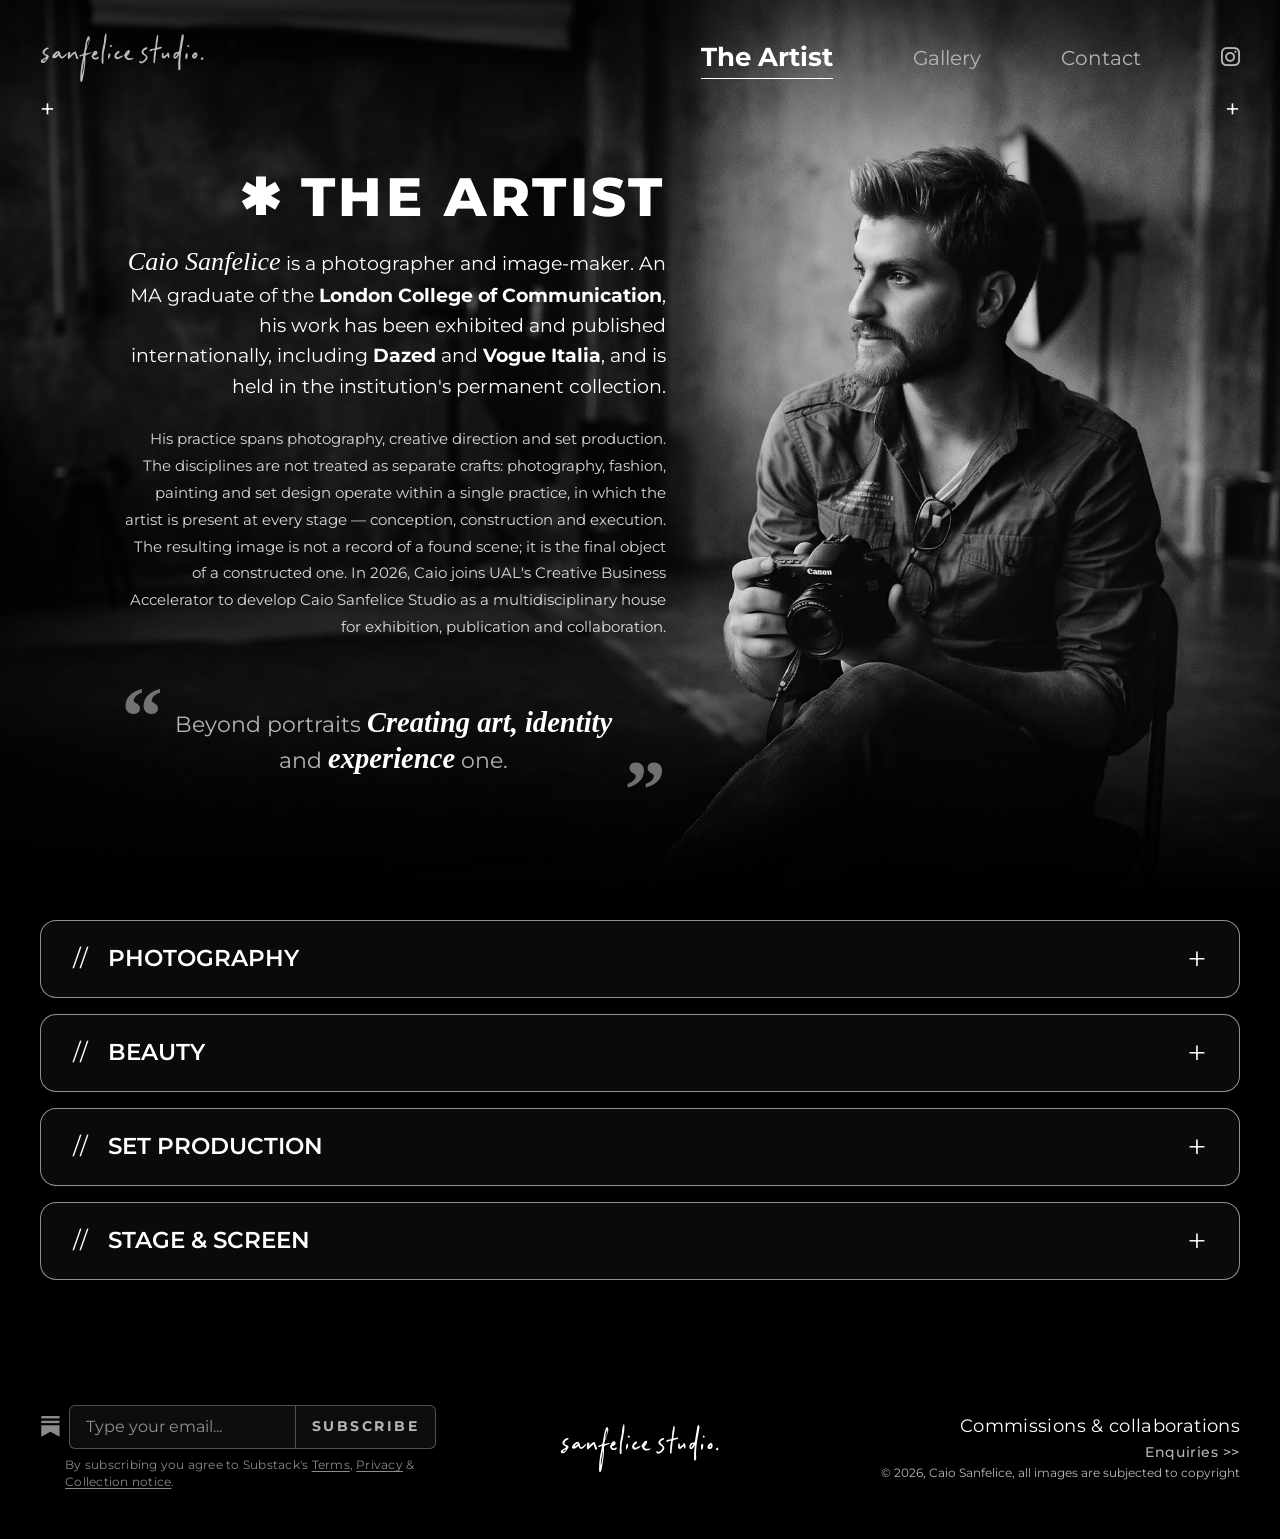
==== commit 1a3fca28: "feat: VHS glitch effect on Home and Contact, split-flap scroll hint - Home hero: the user's VHS + gl" ====
--- a/aboutme.html
+++ b/aboutme.html
@@ -40,7 +40,7 @@
           In 2026, Caio joins UAL's Creative Business Accelerator to develop Caio Sanfelice Studio as a multidisciplinary house for exhibition, publication and collaboration.
         </p>
         <blockquote class="about-quote">
-          <p>The result doesn't <strong>document</strong> a scene — it <strong>constructs</strong> one.</p>
+          <p>Beyond portraits <strong>Creating art, identity</strong> and <strong>experience</strong> one.</p>
         </blockquote>
       </div>
     </section>
--- a/assets/css/style.css
+++ b/assets/css/style.css
@@ -260,6 +260,48 @@
   opacity: 0.72;
 }
 
+/* "Scroll down for portfolio" as a split-flap board (old airport / train station signs):
+   each letter flips once on its own, left to right like the board updating,
+   lands with a small mechanical "clack", then the line rests until the next round.
+   Every letter is a span with --i = its position; the delay is --i x 45ms. */
+.hero-scroll__text {
+  display: inline-block;
+  perspective: 25rem; /* depth for the letters' 3D flip */
+}
+
+.hero-scroll__flap {
+  display: inline-block;
+}
+
+@media (prefers-reduced-motion: no-preference) {
+  .hero-scroll__flap {
+    animation: hero-scroll-flap 6s infinite;
+    animation-delay: calc(1.5s + var(--i) * 45ms);
+  }
+}
+
+@keyframes hero-scroll-flap {
+  0% {
+    transform: rotateX(0deg);
+    animation-timing-function: cubic-bezier(0.5, 0, 0.75, 0); /* speeds up like a falling flap */
+  }
+
+  6% {
+    transform: rotateX(-360deg);
+    animation-timing-function: ease-out;
+  }
+
+  7% {
+    transform: rotateX(-372deg); /* small overshoot: the clack */
+    animation-timing-function: ease-in-out;
+  }
+
+  8.5%,
+  100% {
+    transform: rotateX(-360deg); /* one full turn = back to normal, rests for the rest of the cycle */
+  }
+}
+
 .hero__plus {
   /* position: absolute comes from Bootstrap's position-absolute class in the HTML */
   inset-block-end: 1.25rem;
@@ -790,15 +832,14 @@
   background: #0a0a0a;
 }
 
-.contact-page-main::before {
-  position: absolute;
+/* Contact background: noise texture <img> (position-absolute from Bootstrap in the HTML).
+   vhs-glitch-bg.js puts a canvas with the same class in its place, so the effect covers the page too */
+.contact-page-bg {
   z-index: -1;
   inset: 0;
-  content: "";
-  background-image: url("../images/contact-background.jpg"); /* noise texture, covers the page on every screen */
-  background-position: center;
-  background-size: cover;
-  background-repeat: no-repeat;
+  width: 100%;
+  height: 100%;
+  object-fit: cover;
   pointer-events: none;
 }
 
@@ -810,7 +851,7 @@
   padding: clamp(1.5rem, 4vw, 3.5rem);
   border: 1px solid rgba(255, 255, 255, 0.3);
   border-radius: 1.5rem;
-  background: rgba(8, 8, 8, 0.85); /* slight transparency over the background photo */
+  background: rgba(8, 8, 8, 0.55); /* slight transparency over the background photo */
   --contact-title-size: clamp(1.75rem, 3.5vw, 2.75rem);
 }
 
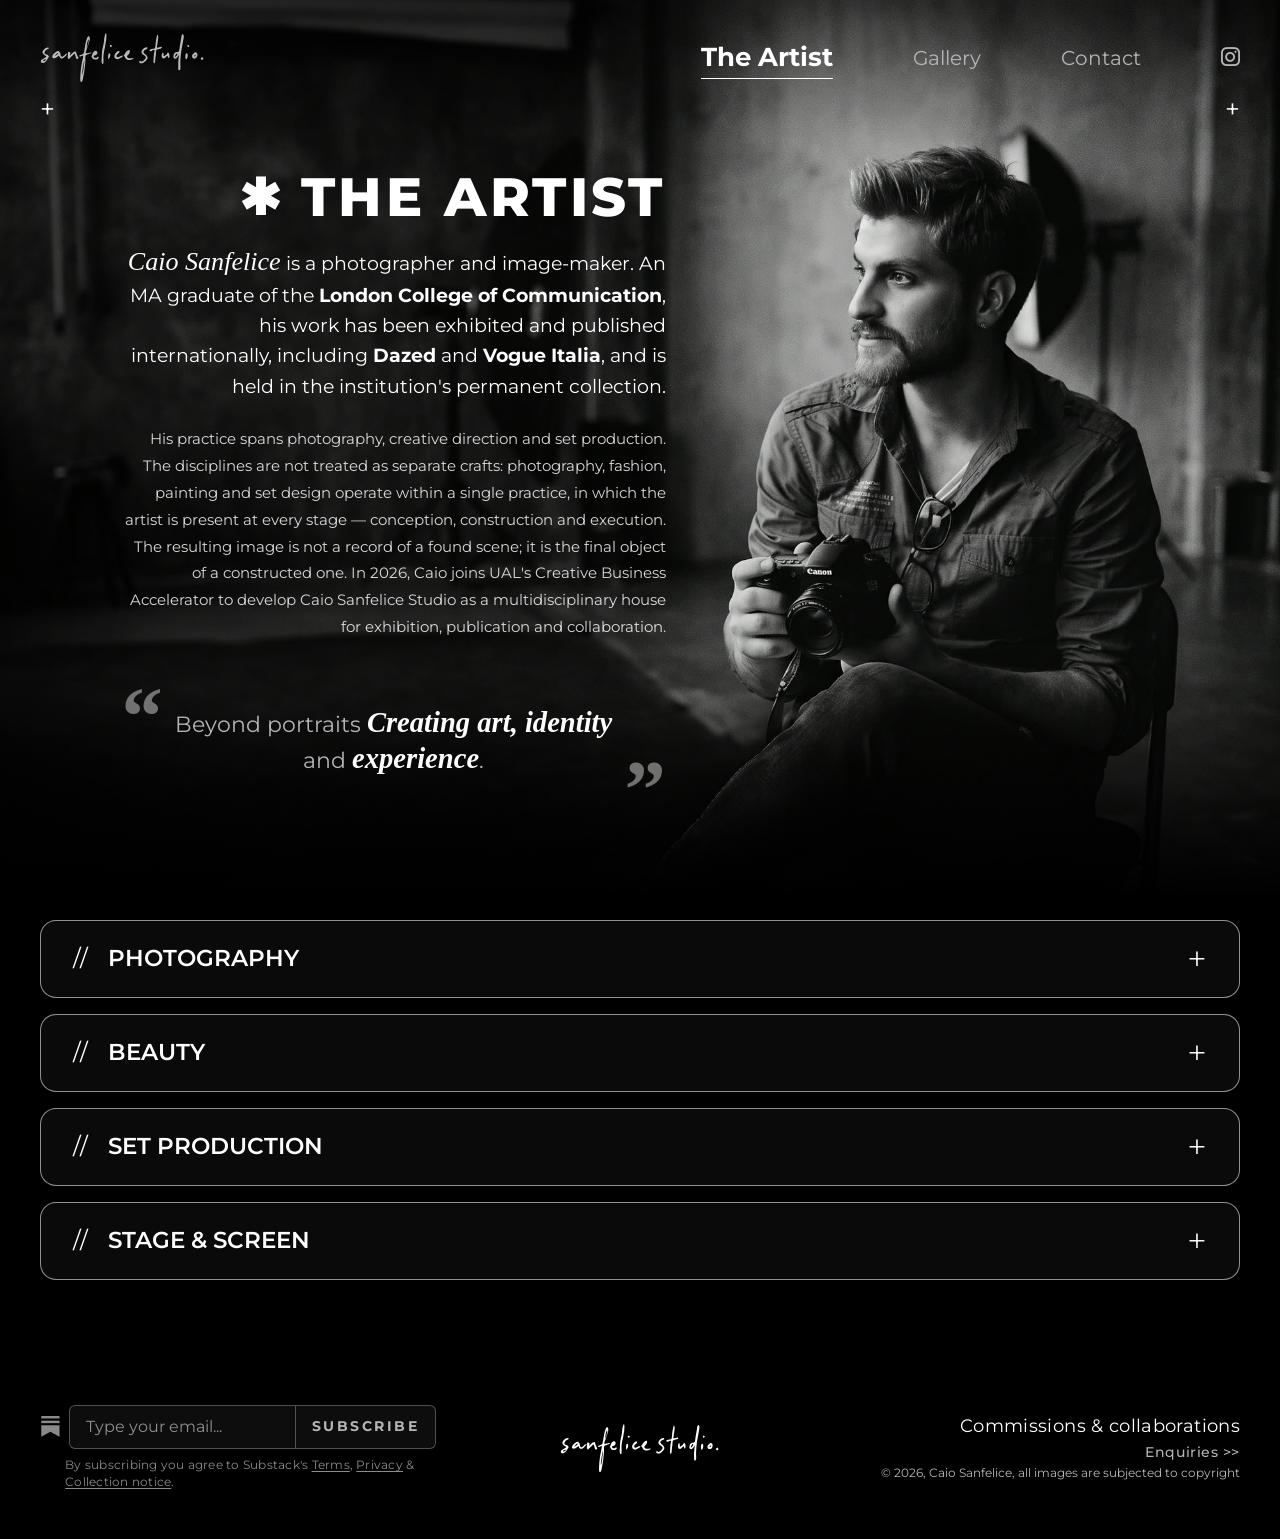
==== commit a6544c3f: "feat: one VHS effect across the site, fix About quote - Portraits, Editorials and Projects heroes us" ====
--- a/aboutme.html
+++ b/aboutme.html
@@ -40,7 +40,7 @@
           In 2026, Caio joins UAL's Creative Business Accelerator to develop Caio Sanfelice Studio as a multidisciplinary house for exhibition, publication and collaboration.
         </p>
         <blockquote class="about-quote">
-          <p>Beyond portraits <strong>Creating art, identity</strong> and <strong>experience</strong> one.</p>
+          <p>Beyond portraits <strong>Creating art, identity</strong> and <strong>experience</strong>.</p>
         </blockquote>
       </div>
     </section>
--- a/assets/css/style.css
+++ b/assets/css/style.css
@@ -190,22 +190,6 @@
   pointer-events: none;
 }
 
-/* WebGL analog effect over the video; fades in once its first frame is drawn */
-.hero__fx {
-  /* position: absolute comes from Bootstrap's position-absolute class in the HTML */
-  inset: 0;
-  z-index: -1;
-  width: 100%;
-  height: 100%;
-  opacity: 0;
-  transition: opacity 0.6s ease;
-  pointer-events: none;
-}
-
-.hero--fx .hero__fx {
-  opacity: 1;
-}
-
 .hero::before {
   position: absolute;
   inset: 0;
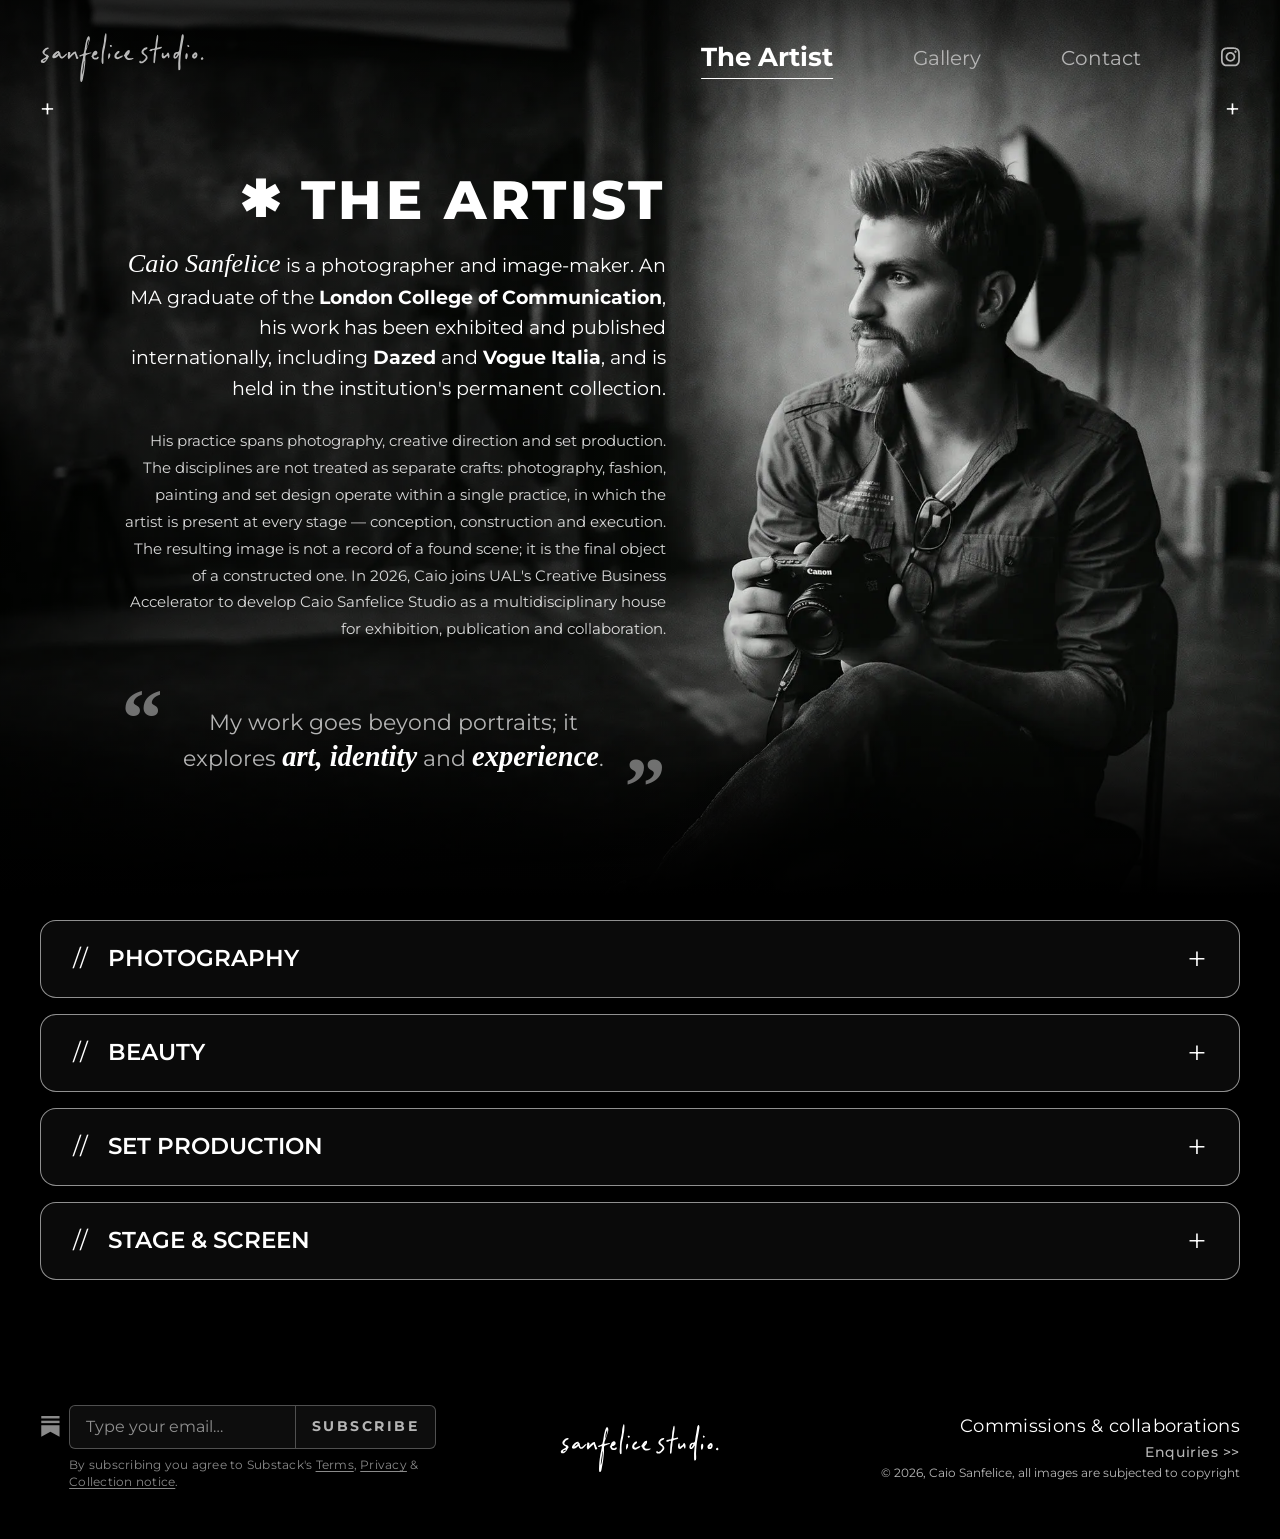
==== commit 32ef4816: "feat: WebP images, inline SVG icons, layout fixes across pages - Convert all photos to WebP and upda" ====
--- a/aboutme.html
+++ b/aboutme.html
@@ -3,15 +3,15 @@
 <head>
   <meta charset="UTF-8">
   <meta name="viewport" content="width=device-width, initial-scale=1.0">
+  <meta name="theme-color" content="#050505">
   <meta name="description" content="About Caio Sanfelice, London-based photographer and image-maker working across fashion, beauty, portrait and stage.">
   <link rel="icon" type="image/svg+xml" href="assets/images/fav-icon.svg">
   <title>The Artist | Sanfelice Studio</title>
   <!-- Bootstrap 5.3.9 CSS (grid, utility classes, modal). Loaded before style.css so our own CSS can override it -->
   <link href="https://cdn.jsdelivr.net/npm/bootstrap@5.3.9/dist/css/bootstrap.min.css" rel="stylesheet" integrity="sha384-yEPZ7jP9S0QKiUQ0m3jjsO4ProIW7wvR9gXkI7JOGa2XVsw53Yke2bsdkBbjmmiX" crossorigin="anonymous">
-  <link rel="stylesheet" href="https://cdnjs.cloudflare.com/ajax/libs/font-awesome/6.5.2/css/all.min.css" integrity="sha512-SnH5WK+bZxgPHs44uWIX+LLJAJ9/2PkPKZ5QiAj6Ta86w+fsb2TkcmfRyVX3pBnMFcV7oQPJkl9QevSCWr3W6A==" crossorigin="anonymous" referrerpolicy="no-referrer">
-  <style>
-    @import url('https://fonts.googleapis.com/css2?family=Montserrat:ital,wght@0,400..800;1,400..800&display=swap');
-  </style>
+  <link rel="preconnect" href="https://fonts.googleapis.com">
+  <link rel="preconnect" href="https://fonts.gstatic.com" crossorigin>
+  <link rel="stylesheet" href="https://fonts.googleapis.com/css2?family=Montserrat:ital,wght@0,400..800;1,400..800&display=swap">
   <link rel="stylesheet" href="assets/css/style.css">
 </head>
 <body>
@@ -23,8 +23,8 @@
     <section class="about-hero position-relative" id="top" aria-labelledby="about-title">
       <!-- phones/tablets: portrait crop centred on the artist; desktop: full studio shot behind the text -->
       <picture class="about-hero__media">
-        <source media="(min-width: 64.0625rem)" srcset="assets/images/caiosanfelice.jpg">
-        <img src="assets/images/artist-studio-mobile.jpg" alt="Caio Sanfelice sitting in his studio, holding a camera" fetchpriority="high">
+        <source media="(min-width: 64.0625rem)" srcset="assets/images/caiosanfelice.webp">
+        <img src="assets/images/artist-studio-mobile.webp" alt="Caio Sanfelice sitting in his studio, holding a camera" fetchpriority="high">
       </picture>
       <span class="about-hero__plus about-hero__plus--left position-absolute" aria-hidden="true">+</span>
       <span class="about-hero__plus about-hero__plus--right position-absolute" aria-hidden="true">+</span>
@@ -40,7 +40,7 @@
           In 2026, Caio joins UAL's Creative Business Accelerator to develop Caio Sanfelice Studio as a multidisciplinary house for exhibition, publication and collaboration.
         </p>
         <blockquote class="about-quote">
-          <p>Beyond portraits <strong>Creating art, identity</strong> and <strong>experience</strong>.</p>
+          <p>My work goes beyond portraits; it explores <strong>art, identity</strong> and <strong>experience</strong>.</p>
         </blockquote>
       </div>
     </section>
@@ -59,7 +59,7 @@
             <div class="service-card__details-inner">
               <a class="service-card__link" href="index.html#work">See more</a>
               <p class="service-desc">Fashion, personal and editorial shoots; corporate and portfolio portraits; product photography; album covers. Delivered as high-resolution retouched files. Sessions available in studio or on location, with lighting and creative direction handled in-house.</p>
-              <img src="assets/images/fashion.png" alt="Fashion Editorial - Red dress" loading="lazy">
+              <img src="assets/images/fashion.webp" alt="Fashion Editorial - Red dress" loading="lazy">
             </div>
           </div>
         </article>
@@ -74,7 +74,7 @@
             <div class="service-card__details-inner">
               <a class="service-card__link" href="index.html#work">See more</a>
               <p class="service-desc">Hair and makeup for photographic and fashion productions: natural, editorial, artistic and scenic makeup. Includes character continuity across a full shoot day, plus costume and cosplay construction when the production requires it. On-set touch-ups included.</p>
-              <img src="assets/images/makeup.jpg" alt="MUA working" loading="lazy">
+              <img src="assets/images/makeup.webp" alt="MUA working" loading="lazy">
             </div>
           </div>
         </article>
@@ -89,7 +89,7 @@
             <div class="service-card__details-inner">
               <a class="service-card__link" href="index.html#work">See more</a>
               <p class="service-desc">Design and construction of photographic backgrounds and sets: flats, painted backdrops, textured panels and modular pieces. Built to the shoot's lighting plan and colour palette, assembled and struck on site. Transportable systems available for recurring productions.</p>
-              <img src="assets/images/set-production.jpg" alt="Alice in Wonderland 50th anniversary scenario exhibition" loading="lazy">
+              <img src="assets/images/set-production.webp" alt="Alice in Wonderland 50th anniversary scenario exhibition" loading="lazy">
             </div>
           </div>
         </article>
--- a/assets/css/style.css
+++ b/assets/css/style.css
@@ -53,6 +53,23 @@
 }
 
 /* Base */
+/* dark site: native scrollbars, form controls and autofill follow the dark theme */
+html {
+  color-scheme: dark;
+}
+
+/* Inline SVG icons (paths from Font Awesome Free 6.5.2, CC BY 4.0):
+   sized like the old icon font, 1em tall and the colour of the text */
+.icon {
+  display: inline-block;
+  width: auto;
+  height: 1em;
+  flex-shrink: 0;
+  overflow: visible;
+  fill: currentColor;
+  vertical-align: -0.125em;
+}
+
 body {
   margin: 0;
   background: var(--bg);
@@ -99,6 +116,14 @@
   gap: 5rem;
 }
 
+/* tablets: tighter links. Must stay before the smaller phone breakpoints below,
+   otherwise (same specificity, later in the file) it would override them */
+@media (max-width: 56rem) {
+  .site-nav .nav-links {
+    gap: clamp(0.85rem, 4vw, 2.5rem);
+  }
+}
+
 .site-nav a {
   color: var(--nav-muted);
   font-size: var(--nav-fs);
@@ -163,7 +188,7 @@
   opacity: 1;
 }
 
-.site-nav .fa-instagram {
+.site-nav__instagram-icon {
   font-size: 1.35rem;
 }
 
@@ -175,7 +200,7 @@
   place-items: center;
   isolation: isolate; /* keeps the video behind the overlay and the text */
   padding: 6rem 1rem;
-  background: #000 url("../images/home-hero-poster.jpg") center / cover no-repeat;
+  background: #000 url("../images/home-hero-poster.webp") center / cover no-repeat;
   text-align: center;
 }
 
@@ -545,12 +570,14 @@
    (site-container > row / col-* / order-* / align-items-center in footer.html) */
 
 .footer-substack {
+  --substack-logo: 1.3rem; /* icon size; the legal line is indented by it */
+  --substack-gap: 0.525rem;
   display: flex;
   width: 84%;
   min-width: min(100%, 21.3rem);
   flex-direction: column;
   align-items: center;
-  gap: 0.525rem;
+  gap: var(--substack-gap);
   color: #fff;
 }
 
@@ -558,13 +585,13 @@
   display: flex;
   min-width: 0;
   align-items: center;
-  gap: 0.525rem;
+  gap: var(--substack-gap);
   width: 100%;
 }
 
 .footer-substack__logo {
-  flex: 0 0 1.3rem;
-  height: 1.3rem;
+  flex: 0 0 var(--substack-logo);
+  height: var(--substack-logo);
 }
 
 .footer-substack__logo path {
@@ -671,7 +698,7 @@
   letter-spacing: 0.02em;
   line-height: 1.4;
   text-align: left;
-  padding-inline-start: calc(1.05rem + 0.525rem); /* lines up with the email input (logo + gap) */
+  padding-inline-start: calc(var(--substack-logo) + var(--substack-gap)); /* lines up with the email input (logo + gap) */
   box-sizing: border-box;
 }
 
@@ -886,7 +913,7 @@
   transition: color 0.2s ease;
 }
 
-.contact-details__link i {
+.contact-details__link .icon {
   font-size: 1.1rem;
 }
 
@@ -1544,12 +1571,6 @@
   }
 }
 
-@media (max-width: 56rem) {
-  .site-nav .nav-links {
-    gap: clamp(0.85rem, 4vw, 2.5rem);
-  }
-}
-
 /* Footer below Bootstrap's lg (992px): one centred column.
    Column widths and the order of logo / contact / newsletter come from col-12 and order-* in footer.html */
 @media (max-width: 991.98px) {
@@ -1558,9 +1579,8 @@
     margin-inline: auto;
   }
 
-  .footer-substack__logo {
-    flex-basis: 1.05rem;
-    height: 1.05rem;
+  .footer-substack {
+    --substack-logo: 1.05rem;
   }
 
   .footer-brand {
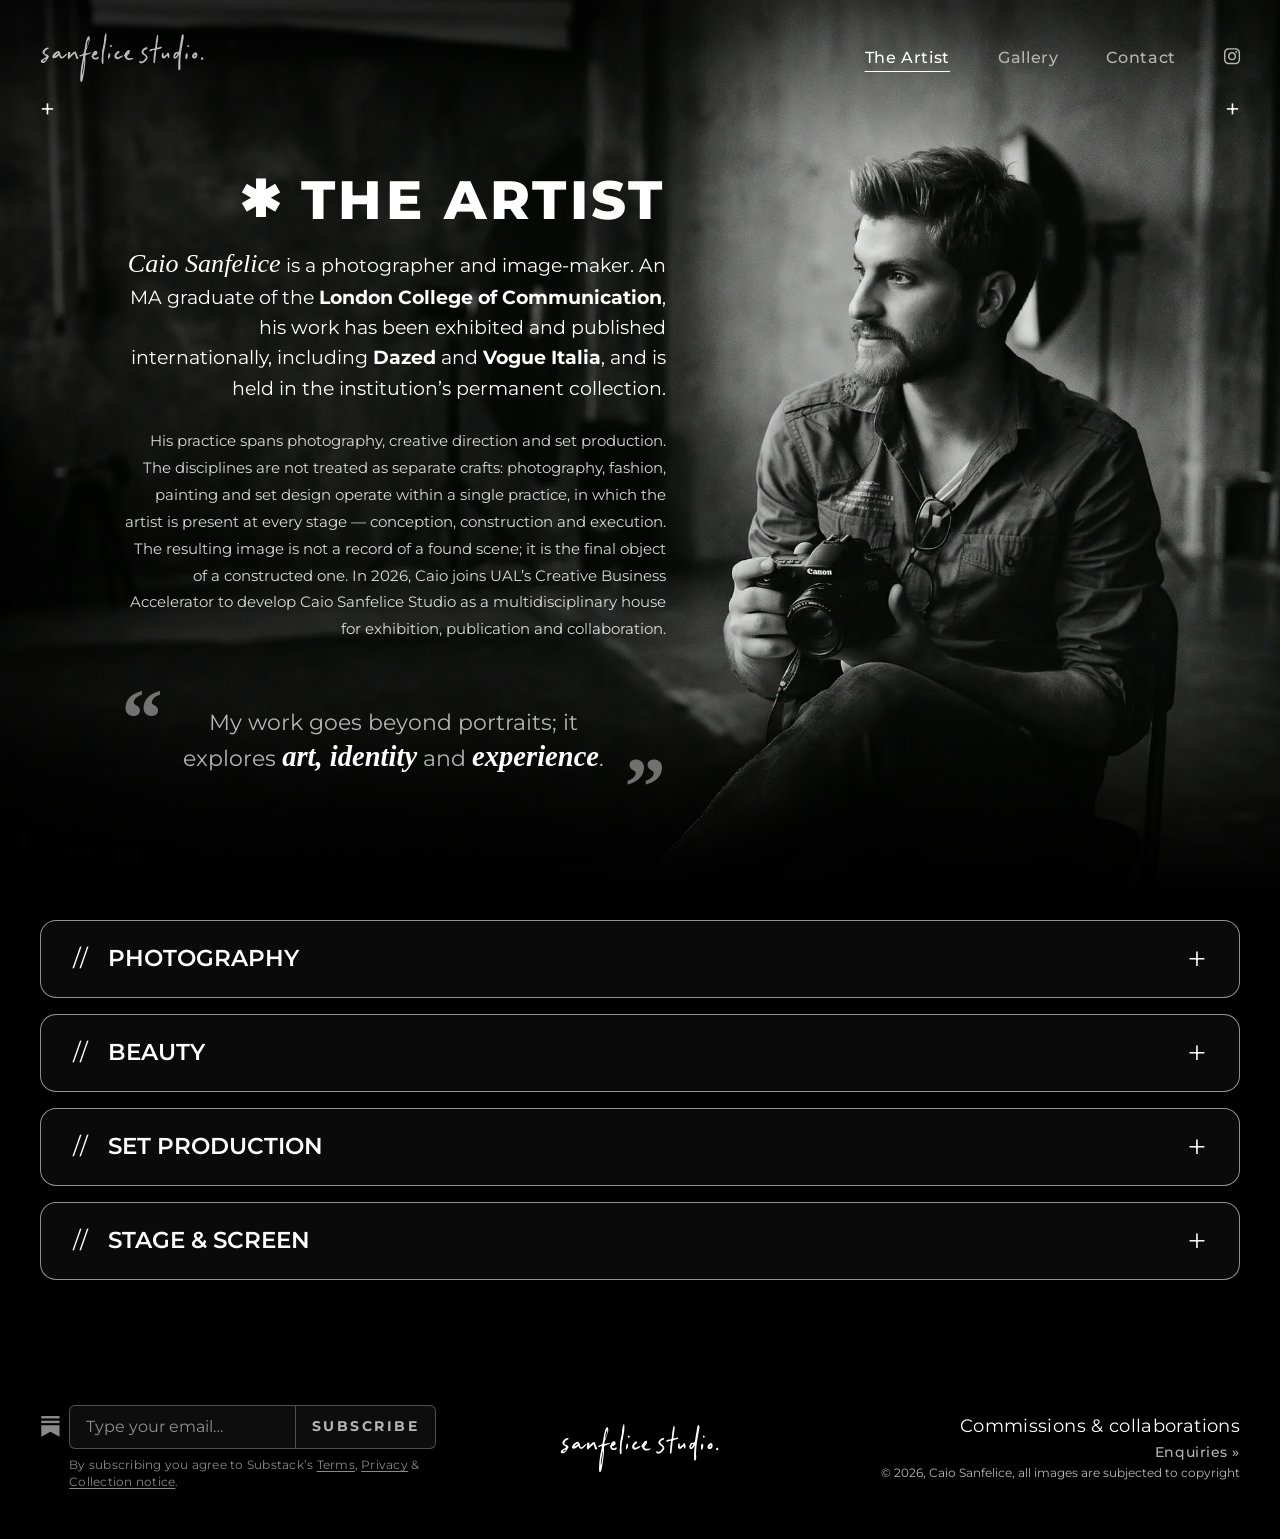
==== commit 2083a02e: "fix: web interface guideline review (accessibility, images, copy) - Skip link on every page (Bootstr" ====
--- a/aboutme.html
+++ b/aboutme.html
@@ -15,16 +15,18 @@
   <link rel="stylesheet" href="assets/css/style.css">
 </head>
 <body>
+<!-- Skip link: hidden until focused with Tab (Bootstrap visually-hidden-focusable) -->
+<a class="skip-link visually-hidden-focusable" href="#main">Skip to content</a>
   <!-- ===== Header / main navigation (components/navbar.html) ===== -->
   <div id="site-navbar"></div>
   <!-- ===== Main content ===== -->
-  <main class="about-page">
+  <main id="main" class="about-page">
     <!-- About: artist bio -->
     <section class="about-hero position-relative" id="top" aria-labelledby="about-title">
       <!-- phones/tablets: portrait crop centred on the artist; desktop: full studio shot behind the text -->
       <picture class="about-hero__media">
         <source media="(min-width: 64.0625rem)" srcset="assets/images/caiosanfelice.webp">
-        <img src="assets/images/artist-studio-mobile.webp" alt="Caio Sanfelice sitting in his studio, holding a camera" fetchpriority="high">
+        <img width="960" height="1200" src="assets/images/artist-studio-mobile.webp" alt="Caio Sanfelice sitting in his studio, holding a camera" fetchpriority="high">
       </picture>
       <span class="about-hero__plus about-hero__plus--left position-absolute" aria-hidden="true">+</span>
       <span class="about-hero__plus about-hero__plus--right position-absolute" aria-hidden="true">+</span>
@@ -33,11 +35,11 @@
           <span aria-hidden="true">✱</span> THE ARTIST
         </h1>
         <p class="about-lead">
-          <em>Caio Sanfelice</em> is a photographer and image-maker. An MA graduate of the <strong>London College of Communication</strong>, his work has been exhibited and published internationally, including <strong>Dazed</strong> and <strong>Vogue Italia</strong>, and is held in the institution's permanent collection.
+          <em>Caio Sanfelice</em> is a photographer and image-maker. An MA graduate of the <strong>London College of Communication</strong>, his work has been exhibited and published internationally, including <strong>Dazed</strong> and <strong>Vogue Italia</strong>, and is held in the institution’s permanent collection.
         </p>
         <p class="about-body">
           His practice spans photography, creative direction and set production. The disciplines are not treated as separate crafts: photography, fashion, painting and set design operate within a single practice, in which the artist is present at every stage — conception, construction and execution. The resulting image is not a record of a found scene; it is the final object of a constructed one.
-          In 2026, Caio joins UAL's Creative Business Accelerator to develop Caio Sanfelice Studio as a multidisciplinary house for exhibition, publication and collaboration.
+          In 2026, Caio joins UAL’s Creative Business Accelerator to develop Caio Sanfelice Studio as a multidisciplinary house for exhibition, publication and collaboration.
         </p>
         <blockquote class="about-quote">
           <p>My work goes beyond portraits; it explores <strong>art, identity</strong> and <strong>experience</strong>.</p>
@@ -57,9 +59,9 @@
           </h2>
           <div class="service-card__details" id="service-photography" inert>
             <div class="service-card__details-inner">
-              <a class="service-card__link" href="index.html#work">See more</a>
+              <a class="service-card__link" href="index.html#work">See More</a>
               <p class="service-desc">Fashion, personal and editorial shoots; corporate and portfolio portraits; product photography; album covers. Delivered as high-resolution retouched files. Sessions available in studio or on location, with lighting and creative direction handled in-house.</p>
-              <img src="assets/images/fashion.webp" alt="Fashion Editorial - Red dress" loading="lazy">
+              <img width="1402" height="1106" src="assets/images/fashion.webp" alt="Fashion Editorial - Red dress" loading="lazy">
             </div>
           </div>
         </article>
@@ -72,9 +74,9 @@
           </h2>
           <div class="service-card__details" id="service-beauty" inert>
             <div class="service-card__details-inner">
-              <a class="service-card__link" href="index.html#work">See more</a>
+              <a class="service-card__link" href="index.html#work">See More</a>
               <p class="service-desc">Hair and makeup for photographic and fashion productions: natural, editorial, artistic and scenic makeup. Includes character continuity across a full shoot day, plus costume and cosplay construction when the production requires it. On-set touch-ups included.</p>
-              <img src="assets/images/makeup.webp" alt="MUA working" loading="lazy">
+              <img width="829" height="591" src="assets/images/makeup.webp" alt="MUA working" loading="lazy">
             </div>
           </div>
         </article>
@@ -87,9 +89,9 @@
           </h2>
           <div class="service-card__details" id="service-set-production" inert>
             <div class="service-card__details-inner">
-              <a class="service-card__link" href="index.html#work">See more</a>
-              <p class="service-desc">Design and construction of photographic backgrounds and sets: flats, painted backdrops, textured panels and modular pieces. Built to the shoot's lighting plan and colour palette, assembled and struck on site. Transportable systems available for recurring productions.</p>
-              <img src="assets/images/set-production.webp" alt="Alice in Wonderland 50th anniversary scenario exhibition" loading="lazy">
+              <a class="service-card__link" href="index.html#work">See More</a>
+              <p class="service-desc">Design and construction of photographic backgrounds and sets: flats, painted backdrops, textured panels and modular pieces. Built to the shoot’s lighting plan and colour palette, assembled and struck on site. Transportable systems available for recurring productions.</p>
+              <img width="1024" height="576" src="assets/images/set-production.webp" alt="Alice in Wonderland 50th anniversary scenario exhibition" loading="lazy">
             </div>
           </div>
         </article>
@@ -102,7 +104,7 @@
           </h2>
           <div class="service-card__details" id="service-stage-screen" inert>
             <div class="service-card__details-inner">
-              <a class="service-card__link" href="index.html#work">See more</a>
+              <a class="service-card__link" href="index.html#work">See More</a>
               <p class="service-desc">Costume, scenery and prop production for theatre, musicals and television. Scope covers design, material sourcing, building and fittings — with versions engineered for stage durability and camera-specific finishes (textures and colours tuned for how they read on screen).</p>
               <img src="assets/images/set-and-screen.webp" alt="Theatre set model showing a multi-level interior with furniture and staircase on a black stage" width="1000" height="696" loading="lazy">
             </div>
--- a/assets/css/style.css
+++ b/assets/css/style.css
@@ -24,7 +24,7 @@
   --ls-label: 0.32em;
   --ls-title: 0.06em;
 
-  --nav-fs: clamp(1.0625rem, 1.6vw, 1.25rem); /* 17px -> 20px */
+  --nav-fs: clamp(1rem, 1.25vw, 1.125rem); /* 16px -> 18px */
   --nav-muted: #b5b5b5; /* ~10:1 on the dark hero, passes AA */
   --nav-active: #ffffff;
 }
@@ -77,12 +77,36 @@
   font-family: "Montserrat", Arial, sans-serif;
 }
 
+/* Skip link (Bootstrap visually-hidden-focusable): appears top-left when focused with Tab */
+.skip-link:focus {
+  position: fixed;
+  top: 0.75rem;
+  left: 0.75rem;
+  z-index: 1040; /* above the fixed navbar (1030) */
+  padding: 0.6rem 1rem;
+  border-radius: 0.4rem;
+  background: var(--white);
+  color: #000;
+  font-weight: 600;
+  text-decoration: none;
+}
+
+/* Taps on links and buttons react at once (no double-tap zoom delay on phones) */
+a,
+button,
+input,
+textarea,
+summary {
+  touch-action: manipulation;
+}
+
 /* Header and navigation
    Position comes from Bootstrap's fixed-top (position: fixed; top: 0; z-index: 1030).
    At the top of the page it is transparent over the hero; once the page scrolls,
    components.js adds .is-scrolled and it gets a dark background and less padding. */
 .header {
   padding-block: clamp(1rem, 4vw, 2rem); /* sides come from .site-container */
+  padding-inline: env(safe-area-inset-left) env(safe-area-inset-right); /* clear the iPhone notch in landscape */
   background: transparent;
   transition: background-color 0.3s ease, padding 0.3s ease, box-shadow 0.3s ease;
 }
@@ -113,7 +137,7 @@
 }
 
 .site-nav .nav-links {
-  gap: 5rem;
+  gap: 3rem;
 }
 
 /* tablets: tighter links. Must stay before the smaller phone breakpoints below,
@@ -127,6 +151,8 @@
 .site-nav a {
   color: var(--nav-muted);
   font-size: var(--nav-fs);
+  font-weight: 500;
+  letter-spacing: 0.04em;
   text-decoration: none;
   white-space: nowrap;
   transition: color 0.2s ease, opacity 0.2s ease;
@@ -162,20 +188,12 @@
   color: var(--nav-active);
 }
 
-/* active page: bold, 30% larger, thin underline */
+/* active page: white + thin underline only. Same size and weight as the other links,
+   so the menu doesn't change width or jump from page to page */
 .site-nav .nav-links a[aria-current] {
-  font-size: calc(var(--nav-fs) * 1.3);
-  font-weight: 700;
   text-decoration: underline;
   text-decoration-thickness: 1px;
-  text-underline-offset: 0.45em;
-}
-
-/* phones: smaller bump so logo, links and Instagram fit on one row */
-@media (max-width: 40rem) {
-  .site-nav .nav-links a[aria-current] {
-    font-size: calc(var(--nav-fs) * 1.1);
-  }
+  text-underline-offset: 0.5em;
 }
 
 .site-nav a:focus-visible {
@@ -189,7 +207,7 @@
 }
 
 .site-nav__instagram-icon {
-  font-size: 1.35rem;
+  font-size: 1.15em; /* follows the nav text size, a touch larger for optical balance */
 }
 
 /* Home hero */
@@ -231,21 +249,28 @@
   max-width: 100%;
 }
 
+/* Wide letter-spacing also adds space after the last letter, which pushes centred text
+   to the left. padding-inline-start with the same value puts it back on the optical centre. */
 .hero__title {
+  --track: clamp(0.08em, 1.2vw, 0.2em);
   margin: 0;
+  padding-inline-start: var(--track);
   font-size: var(--fs-display);
   font-weight: 800;
-  letter-spacing: clamp(0.08em, 1.2vw, 0.2em);
+  letter-spacing: var(--track);
   line-height: 1.05;
   text-transform: uppercase;
   text-wrap: balance;
 }
 
+/* subtitle: small and airy so it supports the title instead of competing with it */
 .hero__location {
-  margin: 0.45rem 0 0;
-  font-size: clamp(1rem, 2.2vw, 1.5rem); /* 16px -> 24px */
-  font-weight: 600;
-  letter-spacing: 0.3em;
+  --track: 0.4em;
+  margin: clamp(0.75rem, 1.5vw, 1.25rem) 0 0;
+  padding-inline-start: var(--track);
+  font-size: clamp(1rem, 1.5vw, 1.25rem); /* 16px -> 20px */
+  font-weight: 500;
+  letter-spacing: var(--track);
   text-transform: uppercase;
 }
 
@@ -259,6 +284,7 @@
   font-weight: 500;
   font-size: clamp(0.75rem, 1.4vw, 1rem); /* 12px -> 16px */
   letter-spacing: 0.25em;
+  padding-inline-start: 0.25em; /* optical centring, see .hero__title */
   text-decoration: none;
   text-transform: lowercase;
   white-space: nowrap;
@@ -447,32 +473,51 @@
 /* Gallery photo card. Layout comes from Bootstrap: the grid (row / row-cols-* / g-* / col)
    in the HTML, position-relative on the card, and d-block w-100 h-100 object-fit-cover on the photo.
    Only the look is defined here. */
+/* The photo is the frame: no border, almost square corners */
 .gallery-card {
   aspect-ratio: 3 / 4;
   margin: 0;
-  border: 1px solid #858585;
-  border-radius: 1.25rem;
+  border-radius: 2px;
   overflow: hidden;
-  transition: border-color 0.25s ease;
-}
-
-.gallery-card:hover { border-color: var(--white); }
-
-/* Gallery cards open the photo lightbox */
-.gallery-card[role="button"] {
+  background: #111; /* placeholder tone while the photo loads */
+}
+
+/* hover: a slow, slight zoom into the photo (motion allowed only) */
+@media (prefers-reduced-motion: no-preference) {
+  .gallery-card img {
+    transition: transform 0.6s cubic-bezier(0.2, 0, 0, 1);
+  }
+
+  .gallery-card:hover img {
+    transform: scale(1.03);
+  }
+}
+
+/* Gallery photos open the lightbox: each photo is inside a real <button> */
+.gallery-card__button {
+  display: block;
+  width: 100%;
+  height: 100%;
+  padding: 0;
+  border: 0;
+  background: none;
   cursor: zoom-in;
 }
 
-.gallery-card:focus-visible {
-  border-color: var(--white);
+.gallery-card__button:focus-visible {
   outline: 2px solid var(--white);
-  outline-offset: 3px;
+  outline-offset: -4px; /* inside the card, so the rounded corners don't clip it */
 }
 
 /* Photo lightbox (Bootstrap modal): photo centred, copyright line below */
 .modal-backdrop {
   --bs-backdrop-bg: #000;
   --bs-backdrop-opacity: 0.95;
+}
+
+/* Bootstrap modal: scrolling inside the lightbox doesn't scroll the page behind it */
+.lightbox {
+  overscroll-behavior: contain;
 }
 
 .lightbox__dialog {
@@ -510,7 +555,7 @@
   height: auto;
   max-height: calc(100svh - 11rem); /* room for the close button, the caption and the modal margins */
   margin-inline: auto;
-  border-radius: 0.5rem;
+  border-radius: 2px; /* photos: same near-square corners as the gallery */
 }
 
 .lightbox__caption {
@@ -522,6 +567,7 @@
 
 /* Section title above the gallery */
 .gallery-title {
+  text-wrap: balance; /* no single word left alone on the last line */
   margin: 0 0 0.25rem;
   color: var(--nav-muted);
   font-size: clamp(0.75rem, 1.4vw, 1rem); /* 12px -> 16px */
@@ -675,7 +721,8 @@
 }
 
 .footer-substack__form button:focus-visible {
-  outline: none;
+  outline: 2px solid var(--nav-active); /* visible keyboard focus, not just the hover colour */
+  outline-offset: 2px;
 }
 
 .footer-substack__form button:disabled {
@@ -727,6 +774,7 @@
 .footer-brand img {
   display: block;
   width: auto;
+  height: auto; /* scales from the width/height attributes, capped by max-height */
   max-width: 100%;
   max-height: clamp(3.5rem, 5.6vw, 5.25rem);
 }
@@ -945,6 +993,7 @@
 }
 
 .contact-form-title {
+  text-wrap: balance; /* no single word left alone on the last line */
   display: flex;
   align-items: center;
   gap: 0.2em;
@@ -1115,6 +1164,7 @@
 .about-hero__media img {
   display: block;
   width: 100%;
+  height: auto; /* aspect-ratio wins over the height="" attribute */
   aspect-ratio: 4 / 5;
   max-height: 88svh;
   object-fit: cover;
@@ -1157,6 +1207,7 @@
 }
 
 .about-title {
+  text-wrap: balance; /* no single word left alone on the last line */
   display: flex;
   align-items: center;
   gap: 0.3em;
@@ -1401,7 +1452,7 @@
   width: 100%;
   height: auto; /* lets aspect-ratio win over the height="" attribute in the HTML */
   aspect-ratio: 4 / 3;
-  border-radius: 0.5rem;
+  border-radius: 2px;
   object-fit: cover;
 }
 
@@ -1527,7 +1578,7 @@
   }
 
   .hero__title {
-    letter-spacing: 0.04em;
+    --track: 0.04em;
   }
 }
 
